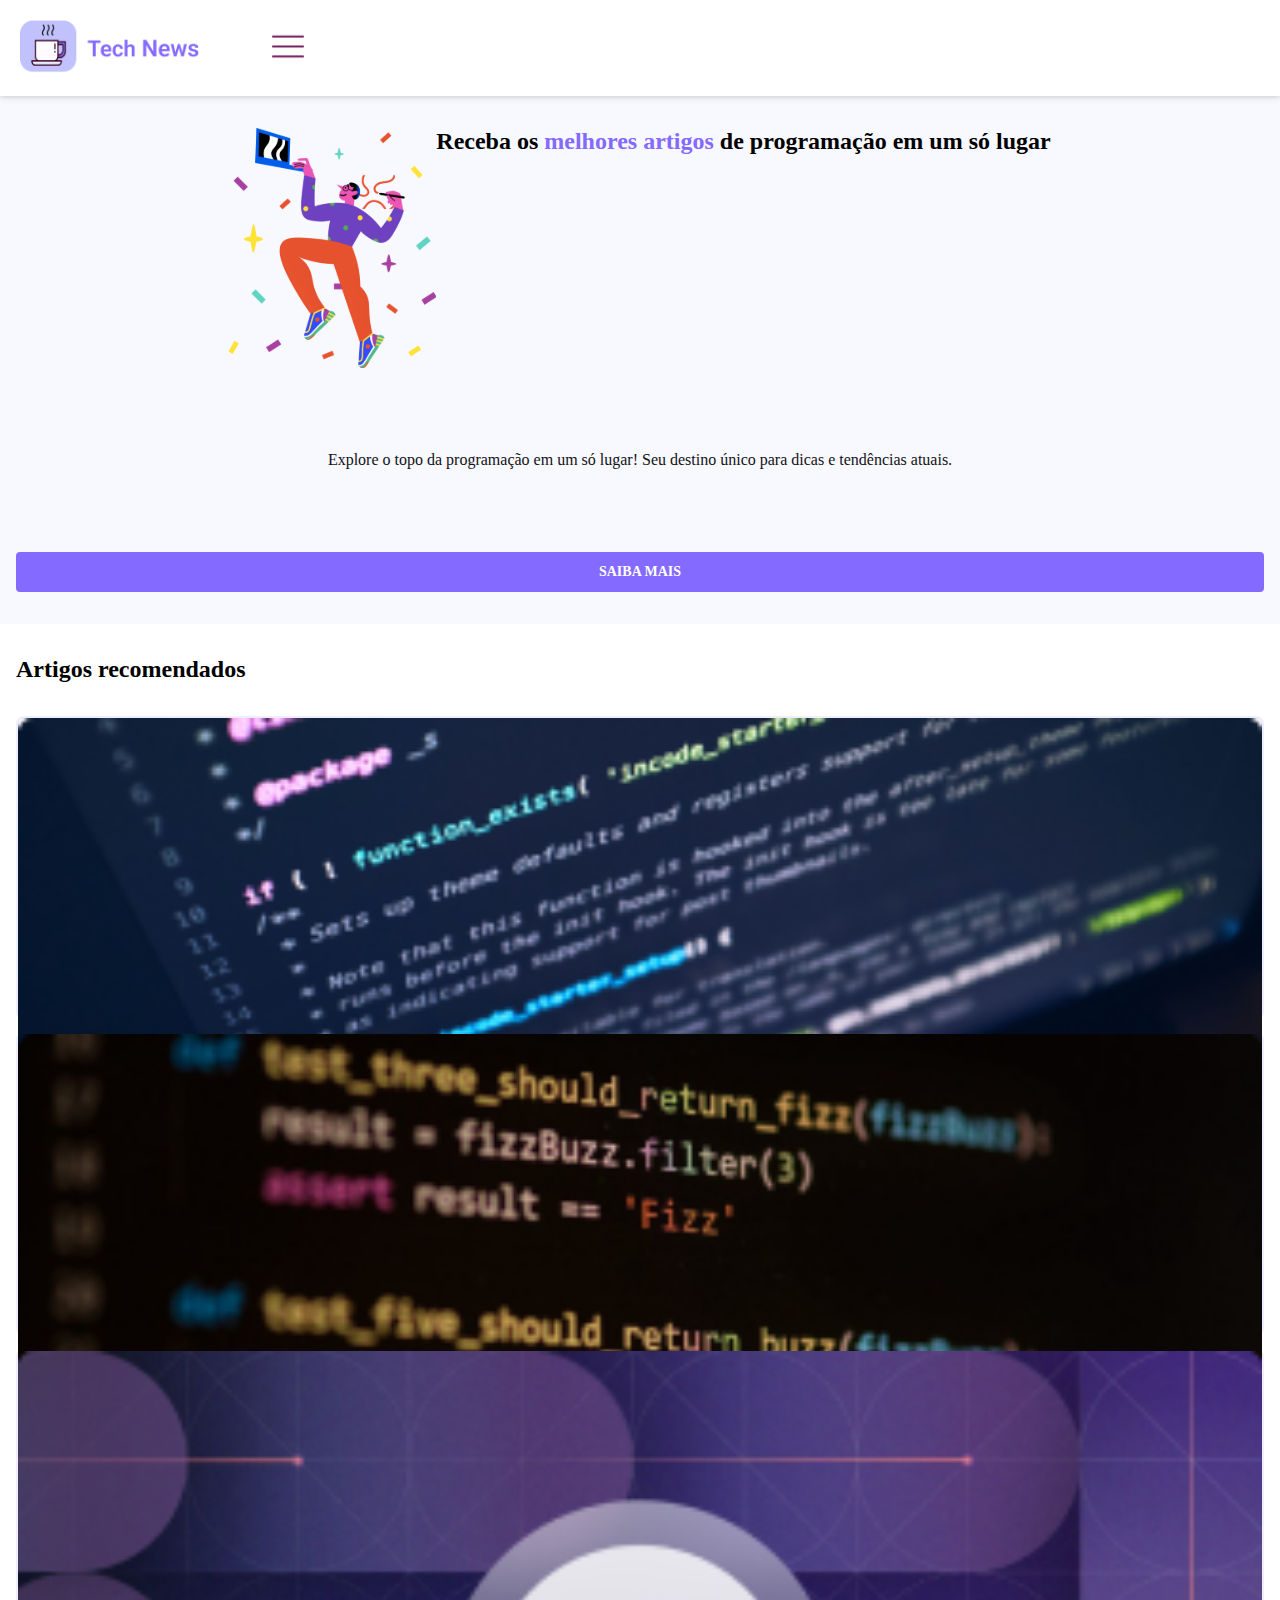
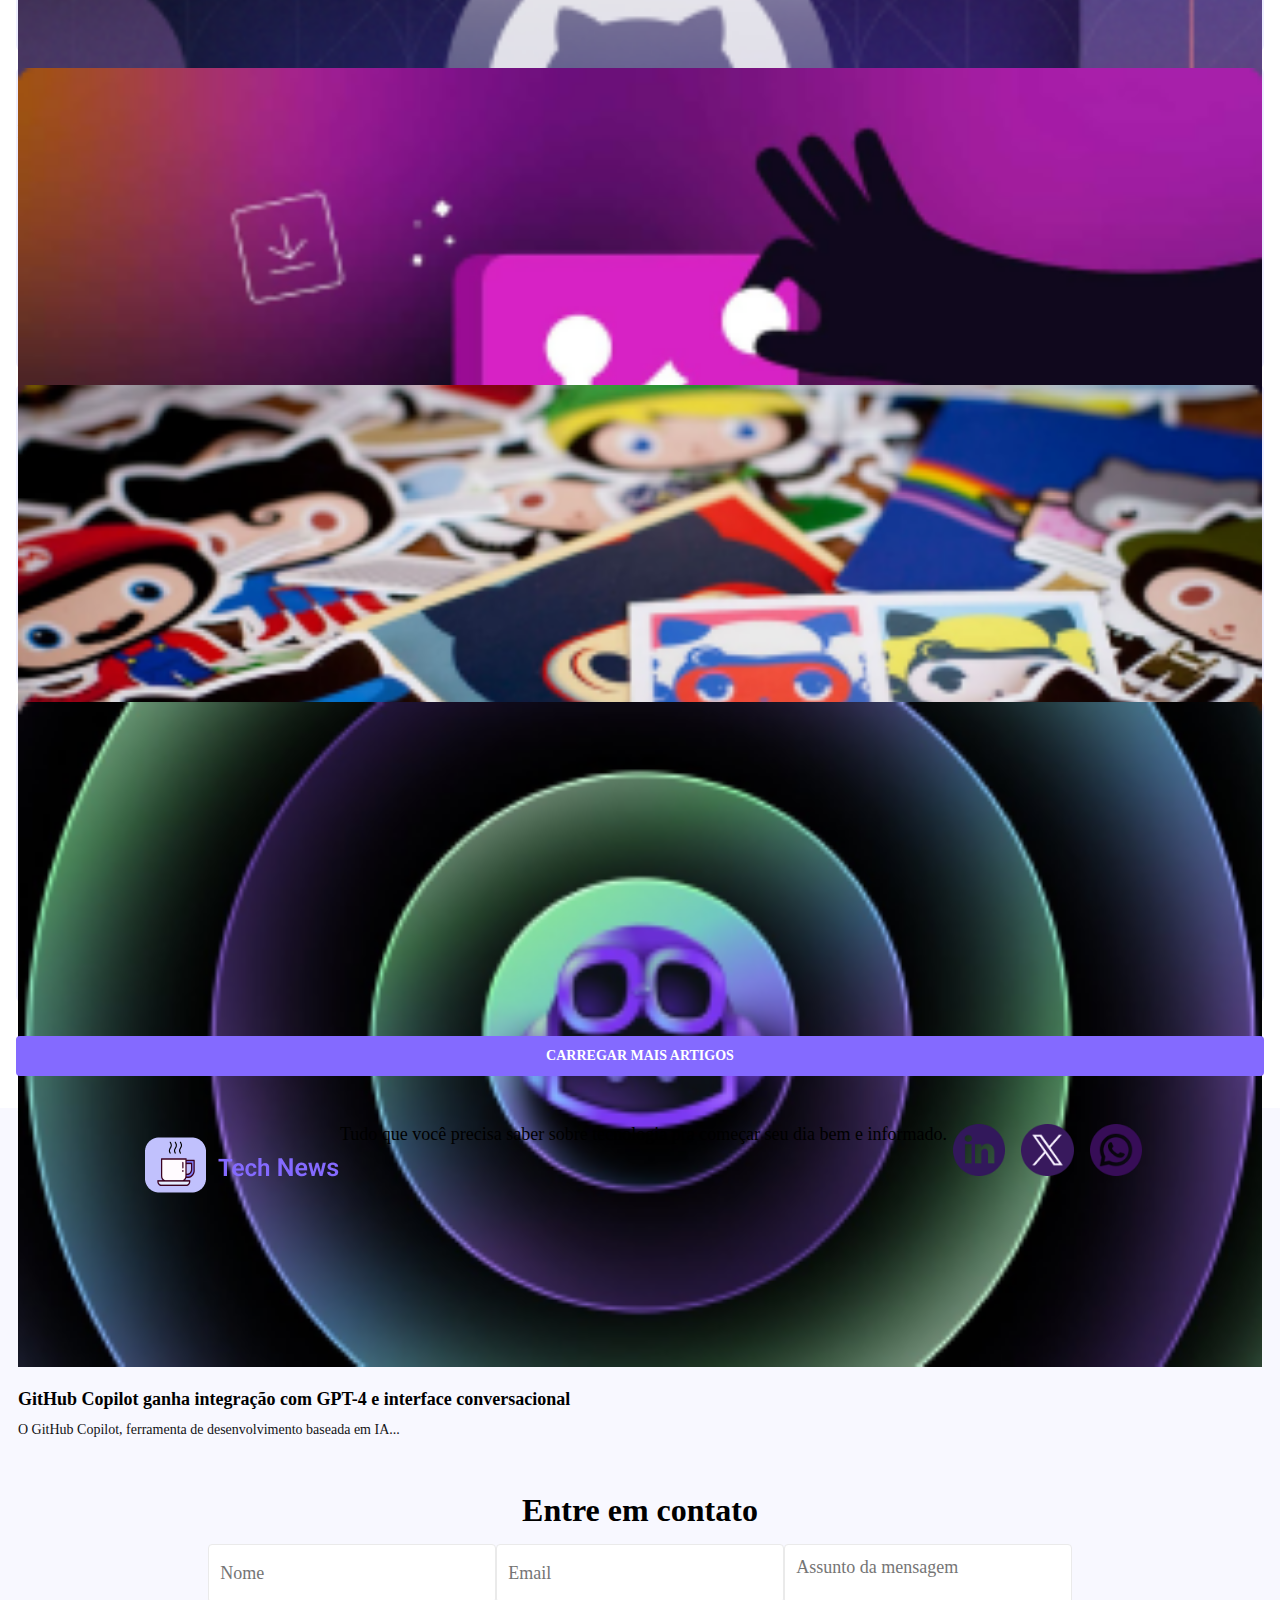
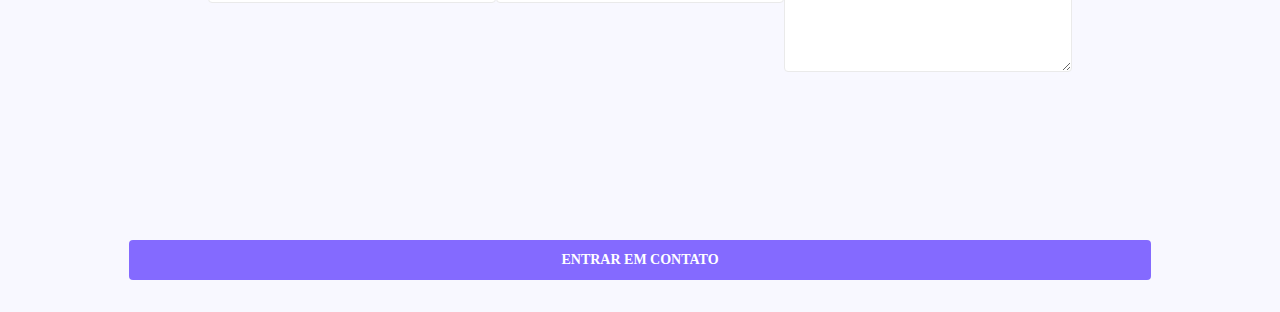
==== index.html @ 8f73de2b ":updating: classes index.html, finalizando mobile first css, criando footer.css" ====
<!DOCTYPE html>
<html lang="pt-br">
<head>
    <meta charset="UTF-8">
    <meta name="viewport" content="width=device-width, initial-scale=1.0">
    <title>Tech Blog</title>

    <link rel="stylesheet" href="./assets/styles/normalize.css">
    
    <link rel="stylesheet" href="./assets/styles/techBlog.css">
    <link rel="stylesheet" href="./assets/styles/header.css">
    <link rel="stylesheet" href="./assets/styles/footer.css">
</head>
<body>
   <header class="header-container">
    <img src="./assets/img/imgs/TechNews-logo (Mobile).png" class="header-logo" alt="logo Tech blog">
    <nav>
        <button type="button"><img src="./assets/img/icons/menu-hamburguer_icon.svg" alt="" class="menuHamburguer-icon"></button>
        <!-- <button type="button"><a href="#">CONTATO</a></button>
        <button type="button"><a href="#">ARTIGOS</a></button>
        <button type="button"><a href="#">INSCREVA-SE</a></button> -->
    </nav>
   </header>

   <section class="hero">
        <img src="./assets/img/imgs/image.svg" alt="">
        <h1 class="hero-titulo">Receba os <span class="destaque--hero-titulo">melhores artigos</span>
            de programação em um só lugar</h1>
        <p class="hero-subtitulo">Explore o topo da programação em um só lugar! Seu destino único para dicas e tendências atuais.</p>
        <button class="btn_callToAction" type="button">SAIBA MAIS</button>
   </section>

   <main class="conteudo_Principal">
        <h2>Artigos recomendados</h2>
        <div class="container_cards">
            <div class="card">
                <img src="./assets/img/imgs/LinguagemProgramacao_card1.png" alt="">
                <div>
                    <h3>O que é linguagem de programação? Conheça as principais</h3>
                    <p>Uma das mais populares vertentes da tecnologia da informação, a área de...</p>
                </div>
            </div>

            <div class="card">
                <img src="./assets/img/imgs/Python_card2.png" alt="">
                <div>
                    <h3>Python: por que a linguagem é tão usada para Data Science e finanças?</h3>
                    <p>O mundo da programação conta com algumas opções de linguagem para...</p>
                </div>
            </div>

            <div class="card">
                <img src="./assets/img/imgs/Github_card3.png" alt="">
                <div>
                    <h3>GitHub tem receita de US$ 1 bilhão e 90 milhões de usuários</h3>
                    <p>O popular serviço de repositório de código GitHub foi adquirido pela...</p>
                </div>
            </div>

            <div class="card">
                <img src="./assets/img/imgs/comandosGit_card4.png" alt="">
                <div>
                    <h3>15 comandos no GIT que os desenvolvedores precisam saber</h3>
                    <p>Dominar os comandos GIT é uma habilidade que se conquista com...</p>
                </div>
            </div>

            <div class="card">
                <img src="./assets/img/imgs/git&github_card5.png" alt="">
                <div>
                    <h3>GIT e GitHub: o que são e quais as diferenças entre eles?</h3>
                    <p>Git e GibHub são dois softwares de controle de versão essenciais para...</p>
                </div>
            </div>

            <div class="card">
                <img src="./assets/img/imgs/copilotGihub_card6.png" alt="">
                <div>
                    <h3>GitHub Copilot ganha integração com GPT-4 e interface conversacional</h3>
                    <p>O GitHub Copilot, ferramenta de desenvolvimento baseada em IA...</p>
                </div>
            </div>
        </div>
        <button class="btn_callToAction" type="button">CARREGAR MAIS ARTIGOS</button>
   </main>

   <footer class="footer-container">
        <section class="sigaNos">
            <img src="./assets/img/imgs/TechNews-logo (Mobile).png" alt="">
            <p>Tudo que você precisa saber sobre tecnologia pra começar seu dia bem e informado.</p>
            <div>
                <a href="https://www.linkedin.com/feed/" target="_blank"><img src="./assets/img/icons/icone-linkedin.png" alt="" class="img_socialMedia" id="linkedin"></a>
                <a href="https://x.com/home" target="_blank"><img src="./assets/img/icons/icone-twitter.png" alt="" class="img_socialMedia" id="whatsapp"></a>
                <a href="https://web.whatsapp.com" target="_blank"><img src="./assets/img/icons/icone-whats.png" alt="" class="img_socialMedia" id="x"></a>
            </div>
        </section>
        <section class="contateNos">
            <h2>Entre em contato</h2>
            <form action="GET" method="get">
                <input class="inpt_contato" id="nome" type="text" placeholder="Nome">
                <input class="inpt_contato" id="email" type="text" placeholder="Email">
                <textarea id="assunto" class="inpt_assunto" placeholder="Assunto da mensagem"></textarea>
                <button class="btn_callToAction" type="submit">ENTRAR EM CONTATO</button>
            </form>
        </section>
   </footer>

   
</body>
</html>
---- assets/styles/techBlog.css ----
.hero {
    background-color: #F8F8FF;
    padding: 2rem 1rem;
    height: 33rem;
    display: flex;
    flex-wrap: wrap;
    justify-content: center;
    align-content: space-between;
}

.hero-titulo, .hero-subtitulo {
    text-align: center;
}

.hero-titulo {
    font-size: 1.5rem;
    font-weight: 600;
}

.destaque--hero-titulo {
    color: #846AFF;
}

.hero-subtitulo {
    font-size: 1rem;
    font-weight: 400;
    color: #121214;
}

/* .btn_callToAction {
    width: 100%;
    height: 2rem;
    border-radius: 4px;
    text-align: center;
    background-color: #846AFF;
    color: #fff;
    font-size: .875rem;
    font-weight: 600;
} */

.conteudo_Principal {
    background-color: #fff;
    padding: 2rem 1rem;
    text-align: start;
}

.conteudo_Principal h2 {
    font-size: 1.5rem;
    font-weight: 600;
}

.container_cards {
    margin: 2rem auto;
}

.card {
    box-sizing: border-box;
    height: 19rem;
    border: 2px solid #EEEEFF;
    border-radius: .5rem;
    
    margin: .8rem auto;
    display: flex;
    gap: .6rem;
    flex-wrap: wrap;

}

.card img {
    width: 100%;
}

.card h3 {
    font-size: 1.125rem;
    font-weight: 600;
    margin: .75rem auto;
}

.card p {
    font-size: .875rem;
    font-weight: 400;
    color: #121214;
}
---- assets/styles/header.css ----
.header-container {
    height: 6rem;
    background-color: #fff;
    display: flex;
    padding: 0.5rem;
    align-items: center;
    gap: 4.5rem;
    box-shadow: 0 0px 7px 0px #00000040;
    position: relative;
    box-sizing: border-box;
}

.header-logo {
    width: 12rem;
}

.menuHamburguer-icon{ 
    width: 2rem;
}

button {
    background-color: #ffffff;
}
---- assets/styles/footer.css ----
.footer-container {
    background-color: #F8F8FF;
    padding: 1rem 1rem;
    width: 100vw;
    height: auto;
}

.sigaNos, .contateNos, form {
    display: flex;
    flex-wrap: wrap;
    justify-content: center;
    align-content: space-between;
}

.sigaNos {
    height: 20rem;
    text-align: center;
    font-size: 1.125rem;
}

.img_socialMedia {
    width: 3.3rem;
}

.sigaNos div a {
    display: inline-block;
    width: 4rem;
}

.contateNos {
    margin-top: 3rem;
}

.contateNos h2 {
    font-size: 2rem;
    font-weight: 600;
}

.contateNos form {
    height: 23rem;  
    padding: 1rem; 
}

section .inpt_assunto {
    height: 8rem;
}

.inpt_contato, .inpt_assunto {
    height: 3.6875rem;
    width: 18rem;
    padding: .7rem;

    font-size: 1.125rem;
    
    border: #EAEAEA solid .0625rem;
    border-radius: .25rem;
}

.inpt_contato:focus, .inpt_assunto:focus {
    border: #646464 solid .0625rem;
    outline: none;
}

.btn_callToAction {
    width: 100%;
    height: 2.5rem;
    border-radius: 4px;
    text-align: center;
    background-color: #846AFF;
    color: #fff;
    font-size: .875rem;
    font-weight: 600;
}
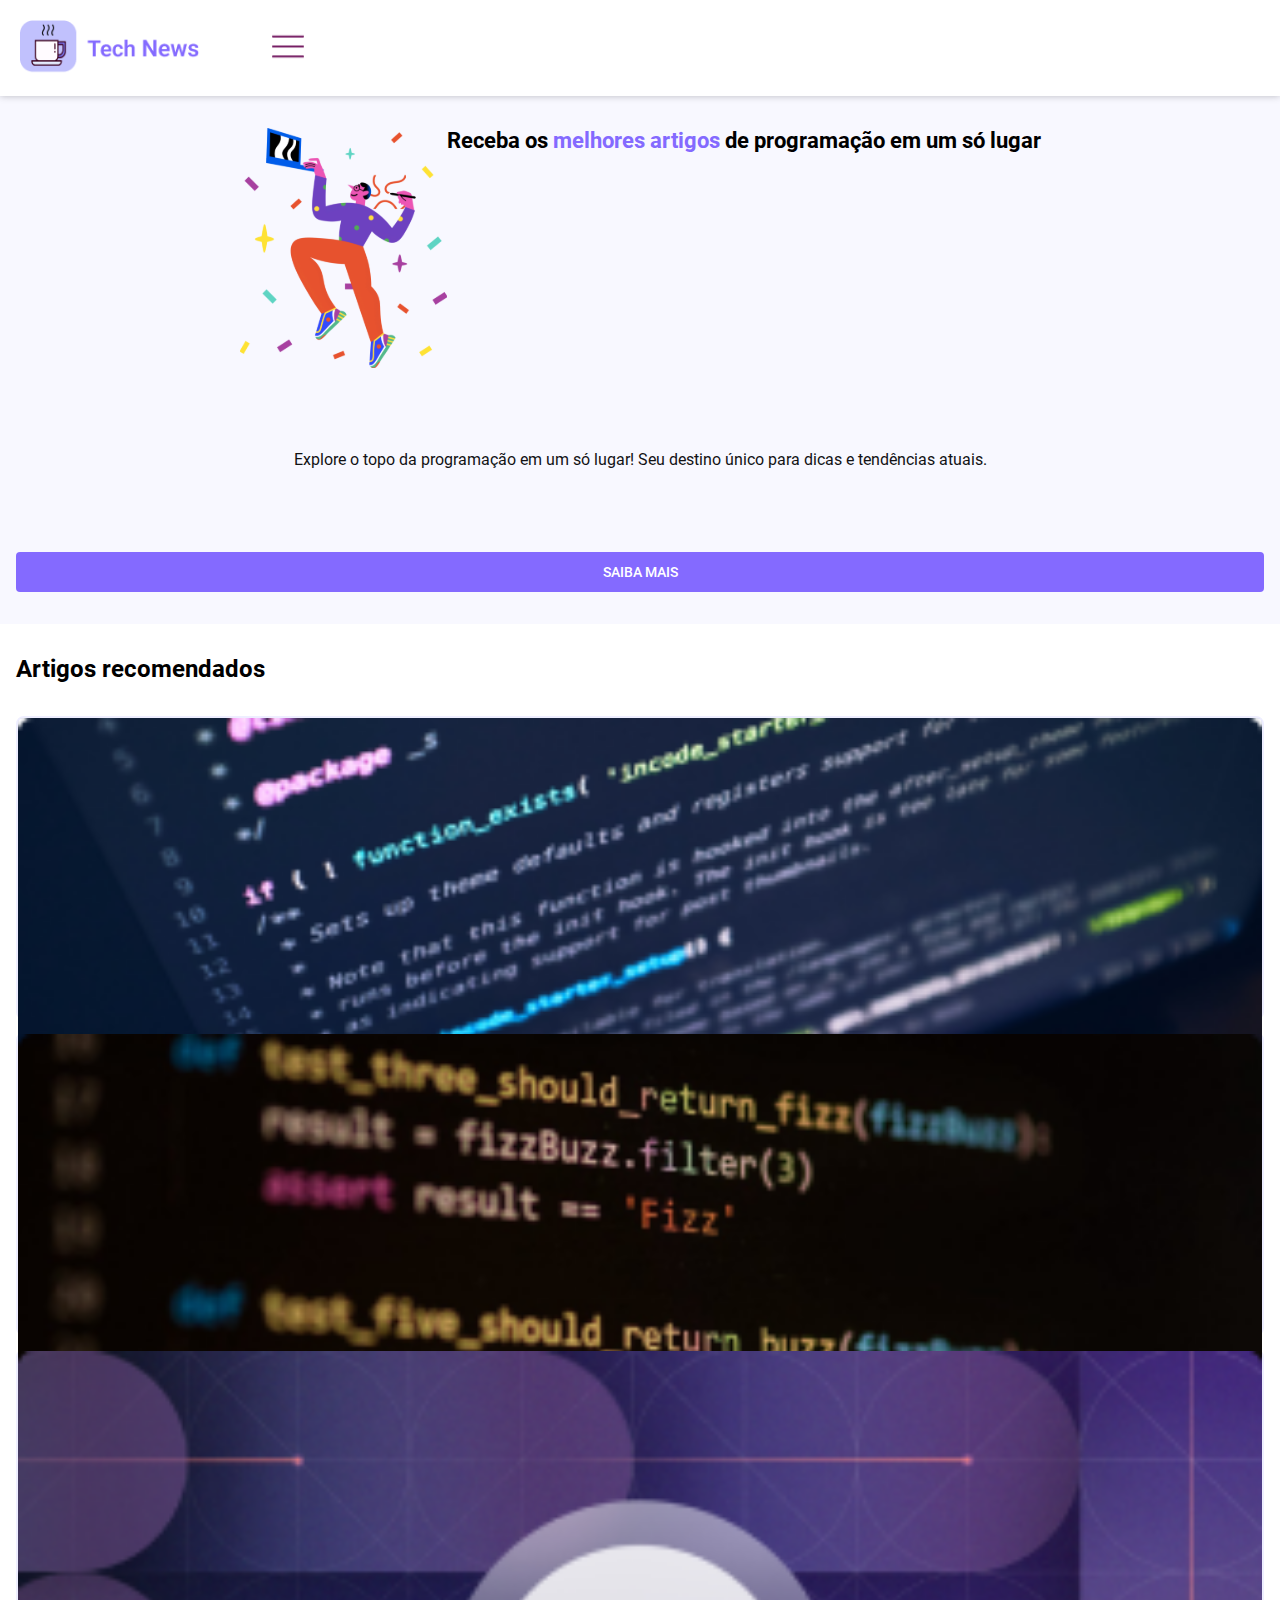
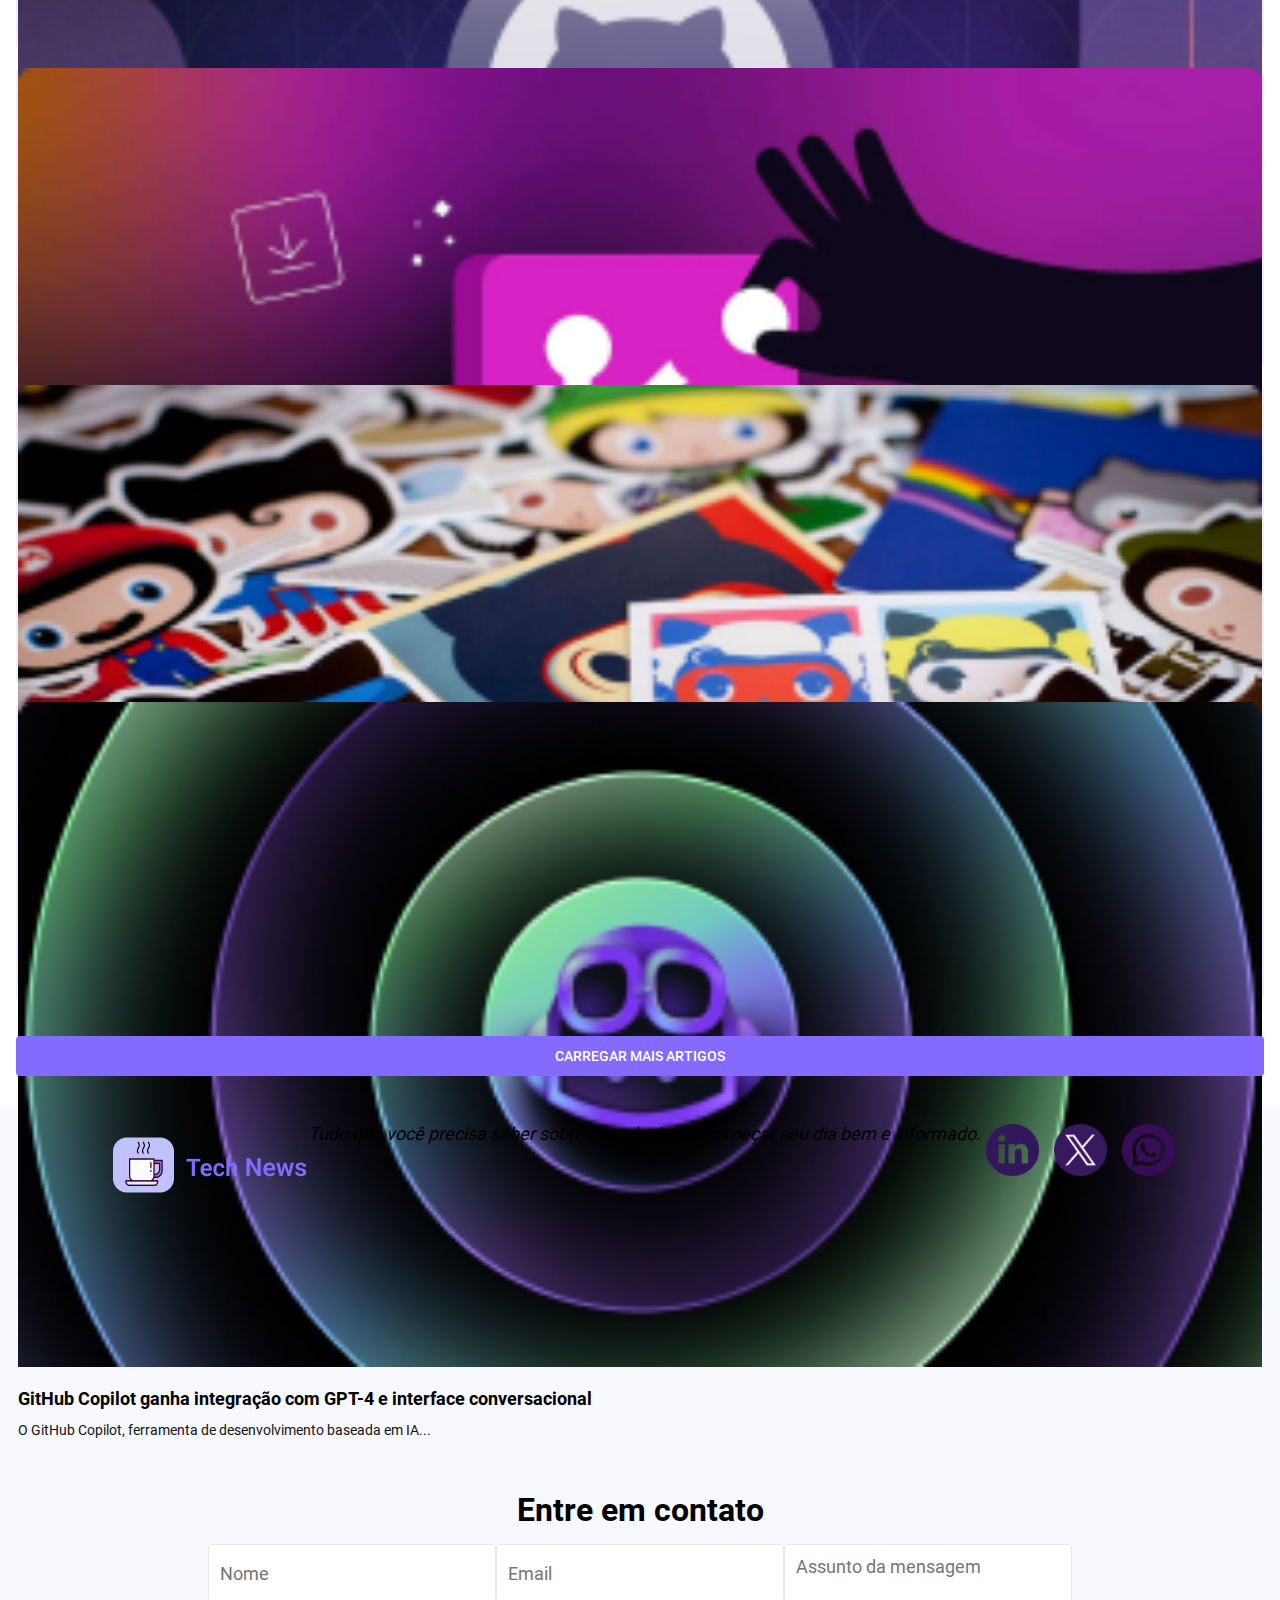
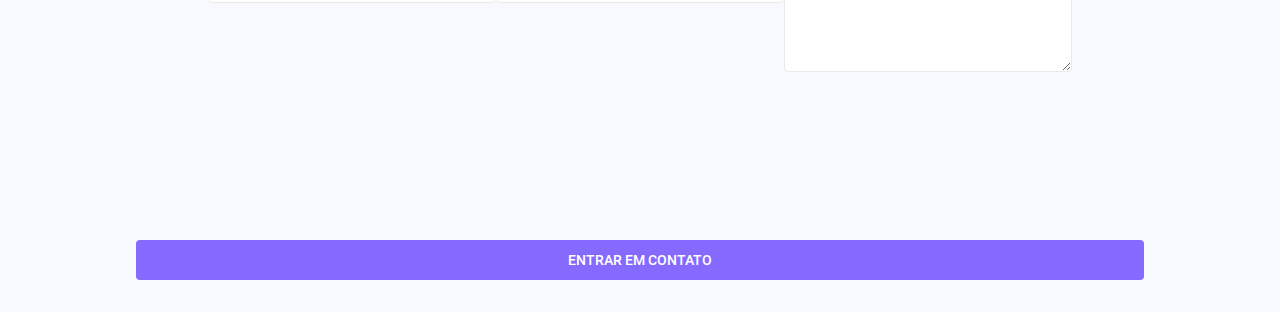
==== commit eae9139b: ":updating: Adicionando fontes Roboto, fazendo importações de fonte" ====
--- a/index.html
+++ b/index.html
@@ -96,7 +96,7 @@
         </section>
         <section class="contateNos">
             <h2>Entre em contato</h2>
-            <form action="GET" method="get">
+            <form action="" method="get">
                 <input class="inpt_contato" id="nome" type="text" placeholder="Nome">
                 <input class="inpt_contato" id="email" type="text" placeholder="Email">
                 <textarea id="assunto" class="inpt_assunto" placeholder="Assunto da mensagem"></textarea>
--- a/assets/styles/techBlog.css
+++ b/assets/styles/techBlog.css
@@ -1,3 +1,5 @@
+@import url('./font-face.css');
+
 .hero {
     background-color: #F8F8FF;
     padding: 2rem 1rem;
@@ -9,11 +11,12 @@
 }
 
 .hero-titulo, .hero-subtitulo {
+    font-family: 'Roboto', sans-serif;
     text-align: center;
 }
 
 .hero-titulo {
-    font-size: 1.5rem;
+    font-size: 1.4rem;
     font-weight: 600;
 }
 
@@ -27,17 +30,6 @@
     color: #121214;
 }
 
-/* .btn_callToAction {
-    width: 100%;
-    height: 2rem;
-    border-radius: 4px;
-    text-align: center;
-    background-color: #846AFF;
-    color: #fff;
-    font-size: .875rem;
-    font-weight: 600;
-} */
-
 .conteudo_Principal {
     background-color: #fff;
     padding: 2rem 1rem;
@@ -45,6 +37,7 @@
 }
 
 .conteudo_Principal h2 {
+    font-family: 'Roboto', sans-serif;
     font-size: 1.5rem;
     font-weight: 600;
 }
@@ -58,12 +51,11 @@
     height: 19rem;
     border: 2px solid #EEEEFF;
     border-radius: .5rem;
-    
+    font-family: 'Roboto', sans-serif;
     margin: .8rem auto;
     display: flex;
     gap: .6rem;
     flex-wrap: wrap;
-
 }
 
 .card img {
--- a/assets/styles/footer.css
+++ b/assets/styles/footer.css
@@ -1,3 +1,5 @@
+@import url('./font-face.css');
+
 .footer-container {
     background-color: #F8F8FF;
     padding: 1rem 1rem;
@@ -14,6 +16,9 @@
 
 .sigaNos {
     height: 20rem;
+    font-family: 'Roboto', sans-serif;
+    font-weight: 400;
+    font-style: italic;
     text-align: center;
     font-size: 1.125rem;
 }
@@ -32,6 +37,7 @@
 }
 
 .contateNos h2 {
+    font-family: 'Roboto', sans-serif;
     font-size: 2rem;
     font-weight: 600;
 }
@@ -49,9 +55,9 @@
     height: 3.6875rem;
     width: 18rem;
     padding: .7rem;
-
+    font-family: 'Roboto', sans-serif;
     font-size: 1.125rem;
-    
+    font-weight: 400;
     border: #EAEAEA solid .0625rem;
     border-radius: .25rem;
 }
@@ -68,6 +74,7 @@
     text-align: center;
     background-color: #846AFF;
     color: #fff;
+    font-family: 'Roboto', sans-serif;
     font-size: .875rem;
-    font-weight: 600;
+    font-weight: 500;
 }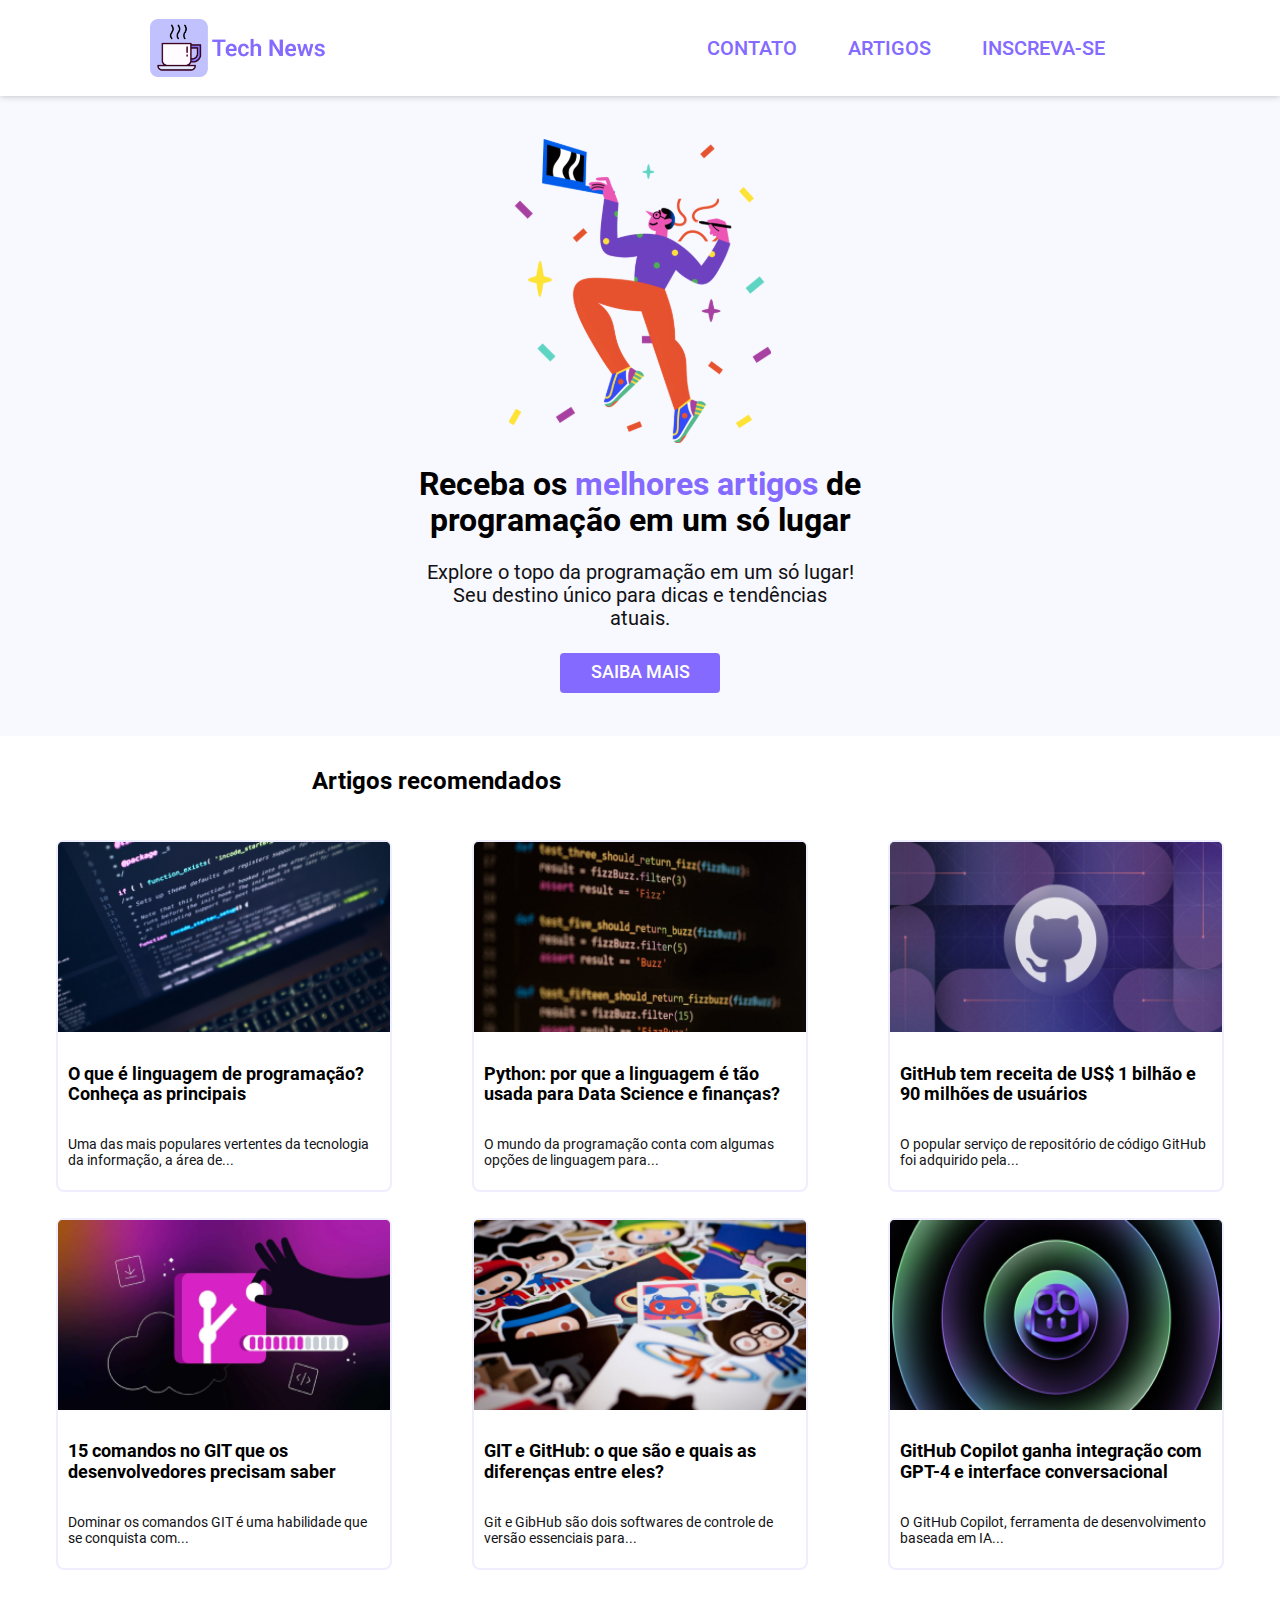
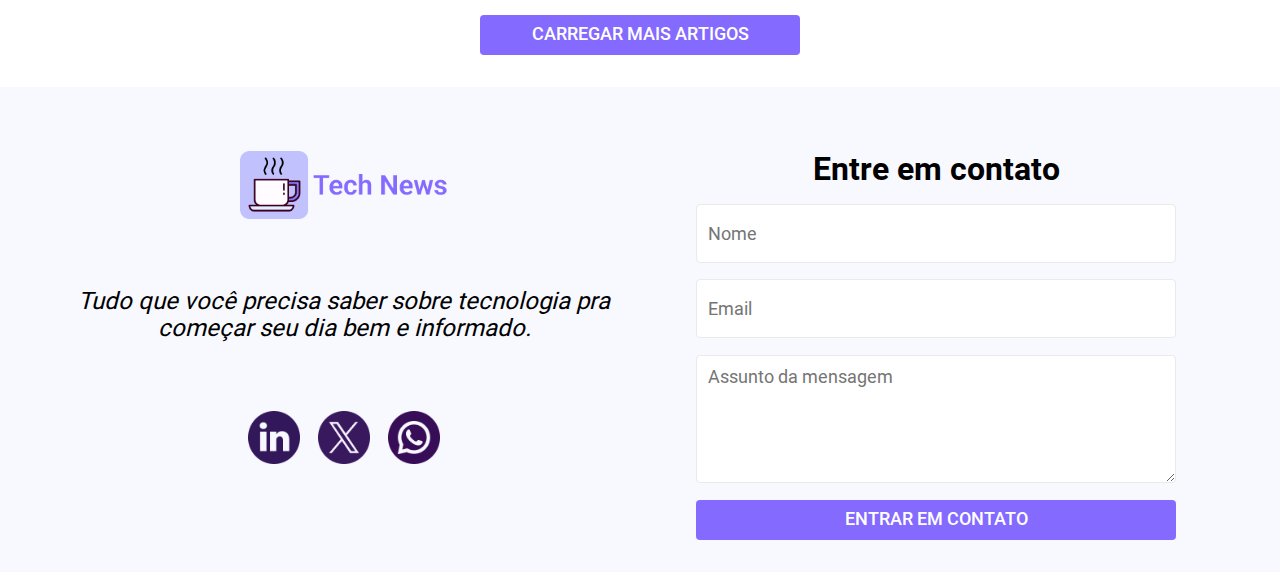
==== commit 6f00390c: ":update: Adicionando responsividade para mobile e tablet" ====
--- a/index.html
+++ b/index.html
@@ -13,21 +13,22 @@
 </head>
 <body>
    <header class="header-container">
-    <img src="./assets/img/imgs/TechNews-logo (Mobile).png" class="header-logo" alt="logo Tech blog">
-    <nav>
-        <button type="button"><img src="./assets/img/icons/menu-hamburguer_icon.svg" alt="" class="menuHamburguer-icon"></button>
-        <!-- <button type="button"><a href="#">CONTATO</a></button>
-        <button type="button"><a href="#">ARTIGOS</a></button>
-        <button type="button"><a href="#">INSCREVA-SE</a></button> -->
-    </nav>
-   </header>
+        <img src="./assets/img/imgs/TechNews-logo (Desktop).png" class="header-logo" alt="logo Tech blog">
+        
+        <nav>
+            <button class="btn_nav-MenuHamburguer" type="button"><img src="./assets/img/icons/menu-hamburguer_icon.svg" alt="" class="menuHamburguer-icon"></button>
+            <button class="btn_nav-Menu" type="button"><a href="#">CONTATO</a></button>
+            <button class="btn_nav-Menu" type="button"><a href="#">ARTIGOS</a></button>
+            <button class="btn_nav-Menu" type="button"><a href="#">INSCREVA-SE</a></button>
+        </nav>
+    </header>
 
    <section class="hero">
         <img src="./assets/img/imgs/image.svg" alt="">
         <h1 class="hero-titulo">Receba os <span class="destaque--hero-titulo">melhores artigos</span>
             de programação em um só lugar</h1>
         <p class="hero-subtitulo">Explore o topo da programação em um só lugar! Seu destino único para dicas e tendências atuais.</p>
-        <button class="btn_callToAction" type="button">SAIBA MAIS</button>
+        <button class="btn_callToAction btn_hero" type="button">SAIBA MAIS</button>
    </section>
 
    <main class="conteudo_Principal">
@@ -81,12 +82,13 @@
                 </div>
             </div>
         </div>
-        <button class="btn_callToAction" type="button">CARREGAR MAIS ARTIGOS</button>
+        <button class="btn_callToAction btn_main" type="button">CARREGAR MAIS ARTIGOS</button>
    </main>
 
    <footer class="footer-container">
         <section class="sigaNos">
-            <img src="./assets/img/imgs/TechNews-logo (Mobile).png" alt="">
+            <img src="./assets/img/imgs/TechNews-logo (Desktop).png" class="footer-logo" alt="logo Tech blog">
+
             <p>Tudo que você precisa saber sobre tecnologia pra começar seu dia bem e informado.</p>
             <div>
                 <a href="https://www.linkedin.com/feed/" target="_blank"><img src="./assets/img/icons/icone-linkedin.png" alt="" class="img_socialMedia" id="linkedin"></a>
@@ -100,7 +102,7 @@
                 <input class="inpt_contato" id="nome" type="text" placeholder="Nome">
                 <input class="inpt_contato" id="email" type="text" placeholder="Email">
                 <textarea id="assunto" class="inpt_assunto" placeholder="Assunto da mensagem"></textarea>
-                <button class="btn_callToAction" type="submit">ENTRAR EM CONTATO</button>
+                <button class="btn_callToAction btn_footer" type="submit">ENTRAR EM CONTATO</button>
             </form>
         </section>
    </footer>
--- a/assets/styles/techBlog.css
+++ b/assets/styles/techBlog.css
@@ -5,9 +5,10 @@
     padding: 2rem 1rem;
     height: 33rem;
     display: flex;
-    flex-wrap: wrap;
-    justify-content: center;
+    justify-content: space-around;
     align-content: space-between;
+    flex-direction: column;
+    align-items: center;
 }
 
 .hero-titulo, .hero-subtitulo {
@@ -17,7 +18,7 @@
 
 .hero-titulo {
     font-size: 1.4rem;
-    font-weight: 600;
+    font-weight: 600; 
 }
 
 .destaque--hero-titulo {
@@ -28,26 +29,35 @@
     font-size: 1rem;
     font-weight: 400;
     color: #121214;
+    max-width: 27rem;
 }
 
 .conteudo_Principal {
     background-color: #fff;
     padding: 2rem 1rem;
     text-align: start;
+    display: flex;
+    flex-direction: column;
+    align-items: center;
 }
 
 .conteudo_Principal h2 {
     font-family: 'Roboto', sans-serif;
     font-size: 1.5rem;
     font-weight: 600;
+    width: 21rem;
+    margin: auto;
 }
 
 .container_cards {
     margin: 2rem auto;
+    display: flex;
+    flex-wrap: wrap;
 }
 
 .card {
     box-sizing: border-box;
+    max-width: 21rem;
     height: 19rem;
     border: 2px solid #EEEEFF;
     border-radius: .5rem;
@@ -60,6 +70,7 @@
 
 .card img {
     width: 100%;
+    max-width: 25rem;
 }
 
 .card h3 {
@@ -72,4 +83,40 @@
     font-size: .875rem;
     font-weight: 400;
     color: #121214;
-}+}
+
+/* Media Queries para Tablets */
+@media screen and (min-width: 768px) { 
+
+    .hero {
+        height: 40rem;
+    }
+
+    .hero img {
+        height: 19rem;
+    }
+
+    .hero-titulo {
+        font-size: 2rem;
+        width: 40rem;
+    }
+
+    .hero-subtitulo {
+        font-size: 1.25rem;
+        max-width: 27rem;
+    }
+
+    .conteudo_Principal h2 {
+        width: 41rem;
+    }
+
+    .card {
+        height: 22rem;
+    }
+    
+    .card h3, .card p {
+        padding: .6rem;
+    }
+
+
+}
--- a/assets/styles/header.css
+++ b/assets/styles/header.css
@@ -11,13 +11,60 @@
 }
 
 .header-logo {
-    width: 12rem;
+    width: 11rem;
 }
 
 .menuHamburguer-icon{ 
     width: 2rem;
 }
 
+.header-container nav {
+    width: 100%;
+    display: flex;
+    justify-content: flex-end;
+}
+
+.btn_nav-Menu {
+    display: none;
+}
+
+.btn_nav-Menu a {
+    color: #846AFF;
+    font-family: 'Roboto', sans-serif;
+    font-weight: 500;
+    font-size: 1.25rem;
+}
+
 button {
     background-color: #ffffff;
+}
+
+/* Media Queries para Tablets */
+@media screen and (min-width: 768px) { 
+
+    .header-container {
+        justify-content: space-around;
+    }
+
+    .header-container nav {
+        width: 28rem;
+        justify-content: space-around;
+    }
+
+    .btn_nav-MenuHamburguer {
+        display: none;
+    }
+
+    .btn_nav-Menu {
+        display: flex;
+    }
+
+}
+
+@media screen and (min-width: 1378px) { 
+    
+    .btn_nav-Menu:hover, .btn_nav-Menu a:hover {
+        color: #594ba1;
+    }
+
 }--- a/assets/styles/footer.css
+++ b/assets/styles/footer.css
@@ -5,9 +5,17 @@
     padding: 1rem 1rem;
     width: 100vw;
     height: auto;
+    display: flex;
+    flex-wrap: wrap;
+    justify-content: center;
+}
+
+.footer-logo {
+    width: 13rem;
 }
 
 .sigaNos, .contateNos, form {
+    max-width: 37rem;
     display: flex;
     flex-wrap: wrap;
     justify-content: center;
@@ -69,6 +77,7 @@
 
 .btn_callToAction {
     width: 100%;
+    max-width: 20rem;
     height: 2.5rem;
     border-radius: 4px;
     text-align: center;
@@ -77,4 +86,33 @@
     font-family: 'Roboto', sans-serif;
     font-size: .875rem;
     font-weight: 500;
+}
+
+/* Media Queries para Tablets */
+@media screen and (min-width: 767px) {
+
+    .btn_hero {
+        font-size: 1.125rem;
+        max-width: 10rem;
+    }
+
+    .btn_main {
+        font-size: 1.125rem;
+        max-width: 20rem;
+    }
+
+    .sigaNos {
+        margin-top: 3rem;
+        font-size: 1.5rem;
+    }
+
+    .inpt_contato, .inpt_assunto {
+        width: 30rem;      
+    }
+
+    .btn_footer {
+        font-size: 1.125rem;
+        max-width: 30rem;
+    }
+
 }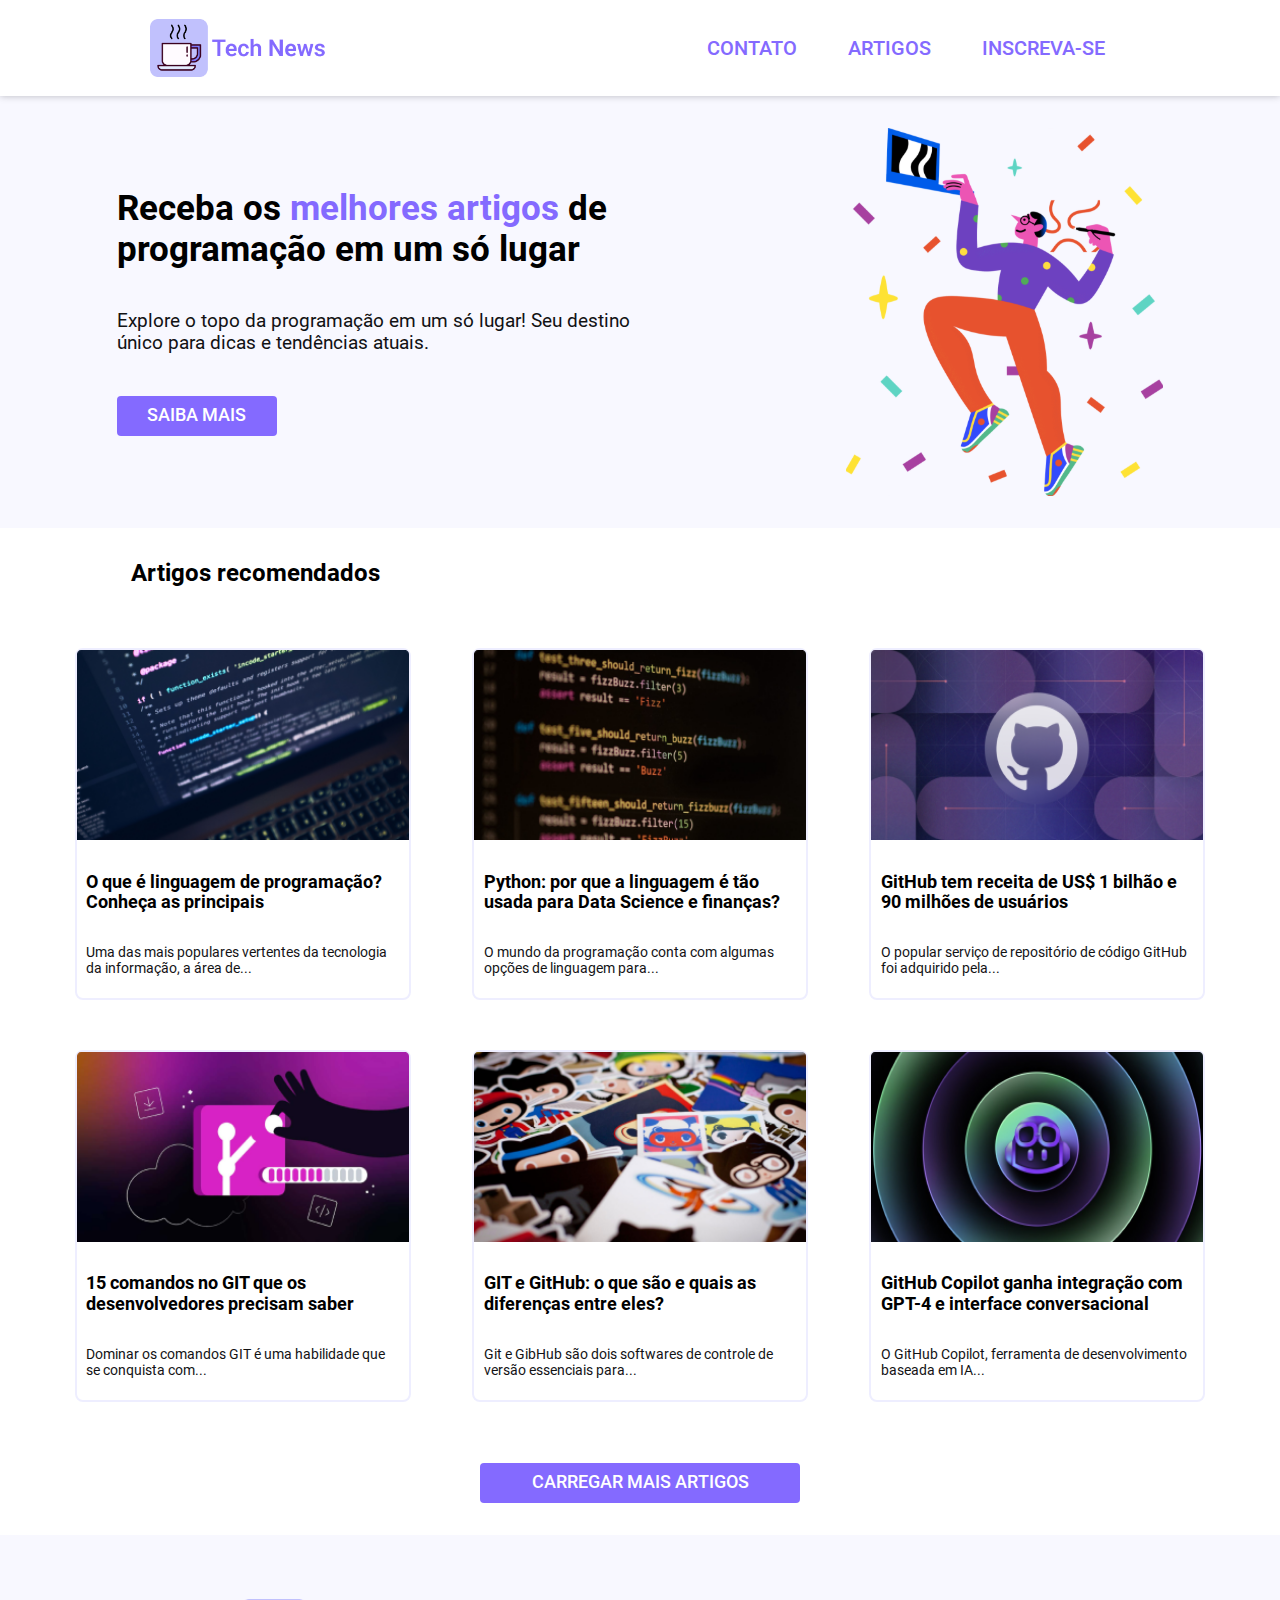
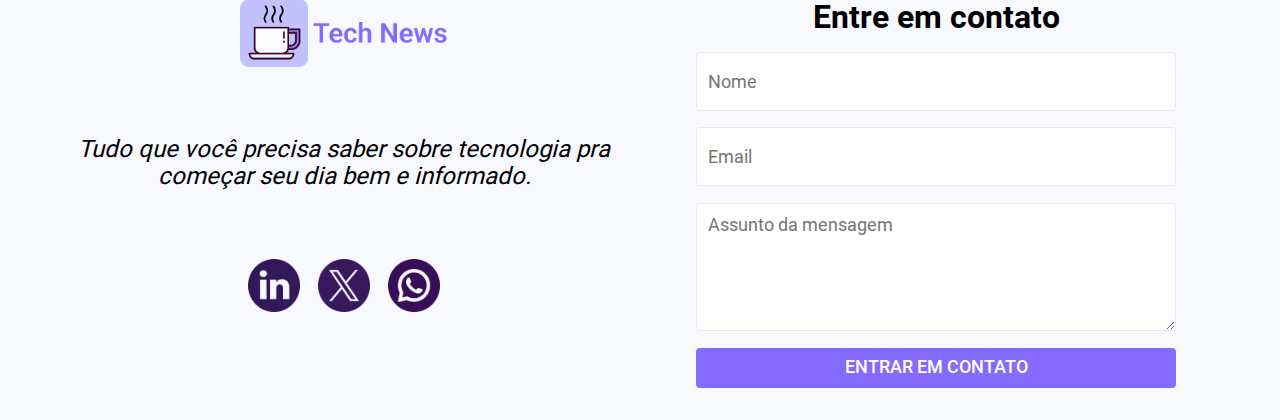
==== commit 9de4d37f: ":update: Adicionando responsividade Desktop para telas +1200" ====
--- a/index.html
+++ b/index.html
@@ -25,10 +25,12 @@
 
    <section class="hero">
         <img src="./assets/img/imgs/image.svg" alt="">
-        <h1 class="hero-titulo">Receba os <span class="destaque--hero-titulo">melhores artigos</span>
-            de programação em um só lugar</h1>
-        <p class="hero-subtitulo">Explore o topo da programação em um só lugar! Seu destino único para dicas e tendências atuais.</p>
-        <button class="btn_callToAction btn_hero" type="button">SAIBA MAIS</button>
+        <div>
+            <h1 class="hero-titulo">Receba os <span class="destaque--hero-titulo">melhores artigos</span>
+                de programação em um só lugar</h1>
+            <p class="hero-subtitulo">Explore o topo da programação em um só lugar! Seu destino único para dicas e tendências atuais.</p>
+            <button class="btn_callToAction btn_hero" type="button">SAIBA MAIS</button>
+        </div>
    </section>
 
    <main class="conteudo_Principal">
--- a/assets/styles/techBlog.css
+++ b/assets/styles/techBlog.css
@@ -3,7 +3,17 @@
 .hero {
     background-color: #F8F8FF;
     padding: 2rem 1rem;
-    height: 33rem;
+    display: flex;
+    flex-direction: column;
+    align-items: center;
+}
+
+.hero img {
+    height: 19rem;
+}
+
+.hero div {
+    height: 15rem;
     display: flex;
     justify-content: space-around;
     align-content: space-between;
@@ -45,8 +55,9 @@
     font-family: 'Roboto', sans-serif;
     font-size: 1.5rem;
     font-weight: 600;
-    width: 21rem;
-    margin: auto;
+    width: 20rem;
+    position: relative;
+    right: 25%;
 }
 
 .container_cards {
@@ -88,26 +99,24 @@
 /* Media Queries para Tablets */
 @media screen and (min-width: 768px) { 
 
-    .hero {
-        height: 40rem;
+    .hero div {
+        height: 18rem;
     }
 
     .hero img {
-        height: 19rem;
+        height: 23rem;
     }
 
     .hero-titulo {
         font-size: 2rem;
-        width: 40rem;
     }
 
     .hero-subtitulo {
         font-size: 1.25rem;
-        max-width: 27rem;
     }
 
-    .conteudo_Principal h2 {
-        width: 41rem;
+    .hero-titulo, .hero-subtitulo {
+        max-width: 44rem;
     }
 
     .card {
@@ -120,3 +129,52 @@
 
 
 }
+
+@media screen and (min-width: 1199px) { 
+    
+    .hero {
+        flex-direction: row-reverse;
+        justify-content: space-around;
+    }
+
+    .hero div {
+        width: 33rem;
+        align-items: flex-start;
+    }
+
+    .hero-titulo, .hero-subtitulo {
+        max-width: 52rem;
+        text-align: left;
+    }
+
+    .hero-titulo {
+        font-size: 2.2rem;
+    }
+
+    .hero-subtitulo {
+        font-size: 1.2rem;
+    }
+
+    .container_cards {
+        display: grid;
+        grid-template-columns: repeat(3, 1fr);
+        gap: 1.5rem;
+        max-width: 75rem;
+        padding: 1rem;
+        width: 100%;
+    }
+
+    .conteudo_Principal h2 {
+        right: 28%;
+    }
+
+    
+}
+
+@media screen and (min-width: 1500px) { 
+
+    .conteudo_Principal h2 {
+        right: 26%;
+    }
+
+}--- a/assets/styles/header.css
+++ b/assets/styles/header.css
@@ -61,7 +61,7 @@
 
 }
 
-@media screen and (min-width: 1378px) { 
+@media screen and (min-width: 1199px) { 
     
     .btn_nav-Menu:hover, .btn_nav-Menu a:hover {
         color: #594ba1;
--- a/assets/styles/footer.css
+++ b/assets/styles/footer.css
@@ -115,4 +115,9 @@
         max-width: 30rem;
     }
 
+}
+
+@media screen and (min-width: 1199px) { 
+    
+    
 }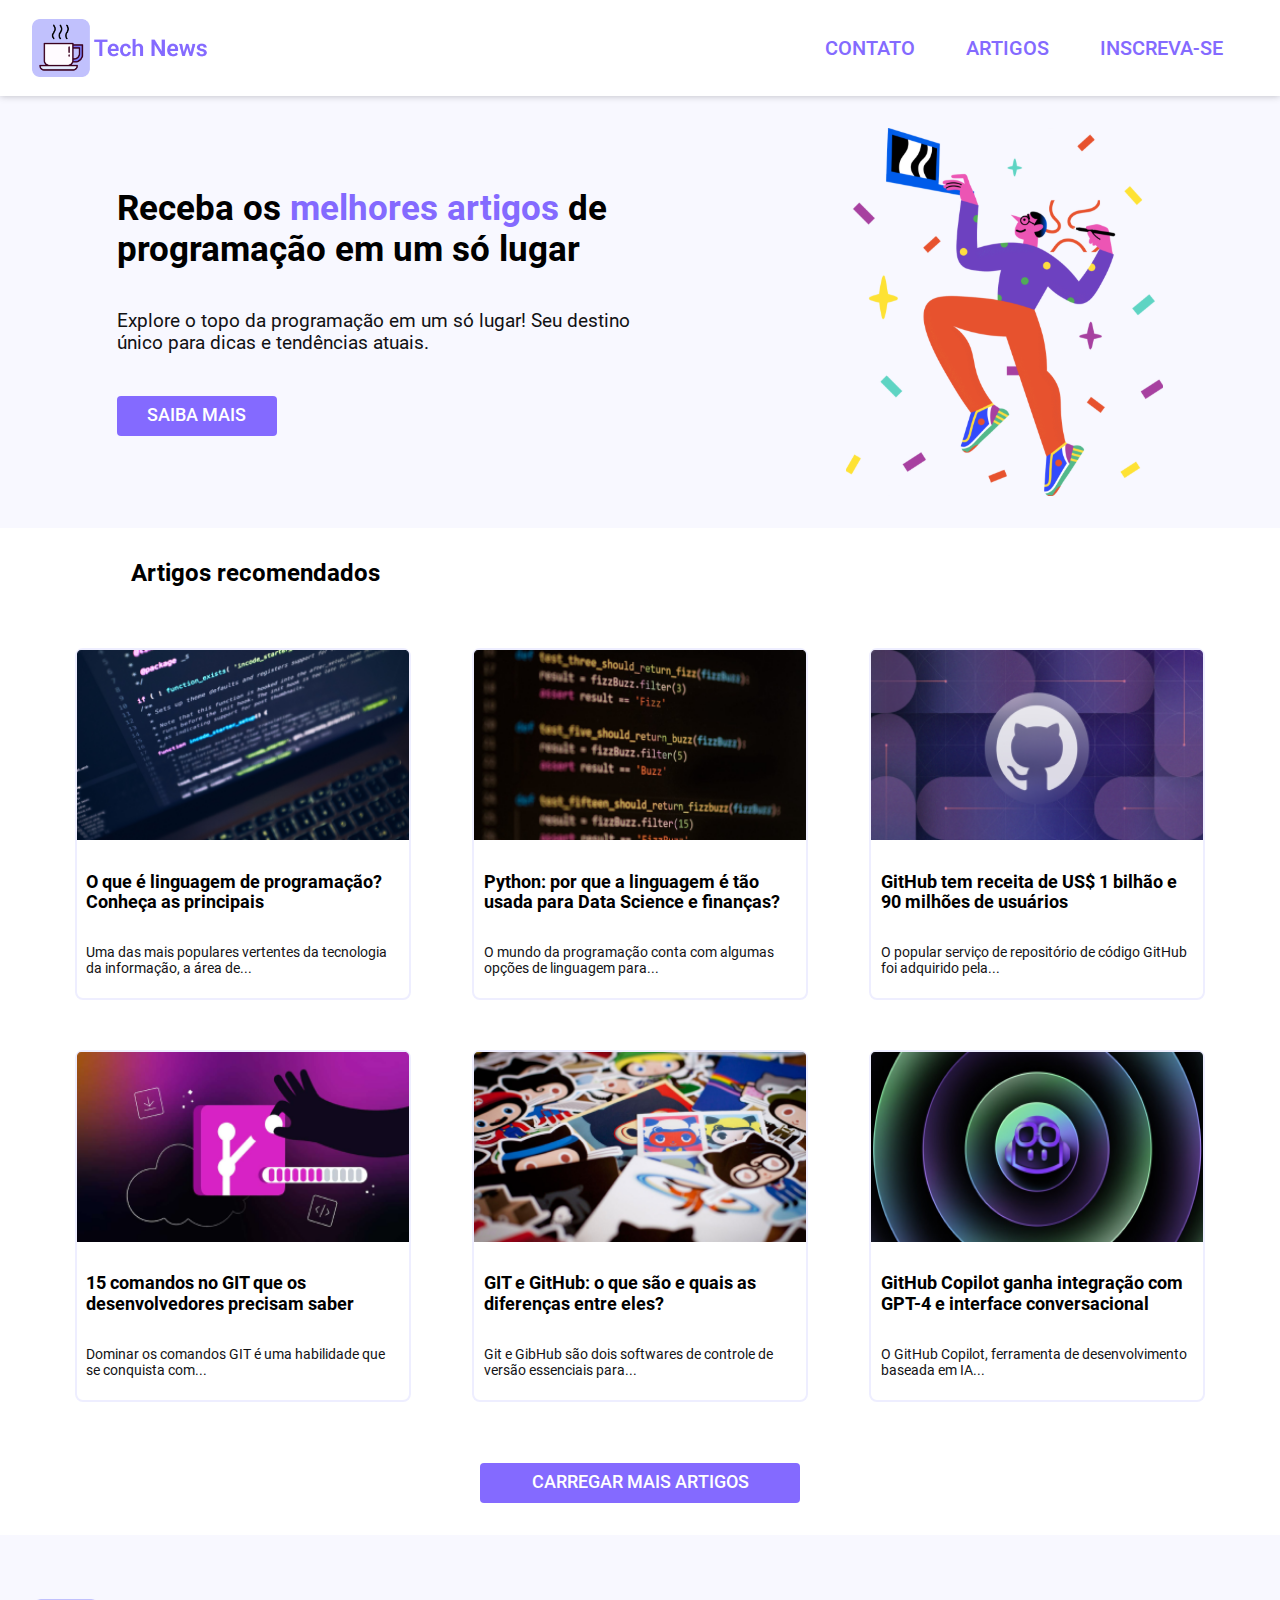
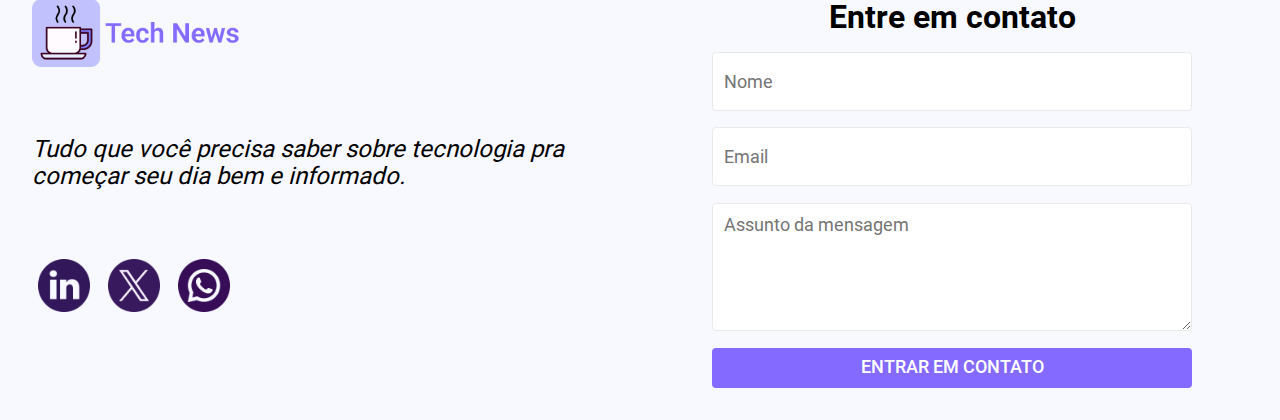
==== commit 01c2a79f: ":upload: Linkando nav com sessões site, alterando scroll página" ====
--- a/index.html
+++ b/index.html
@@ -17,13 +17,13 @@
         
         <nav>
             <button class="btn_nav-MenuHamburguer" type="button"><img src="./assets/img/icons/menu-hamburguer_icon.svg" alt="" class="menuHamburguer-icon"></button>
-            <button class="btn_nav-Menu" type="button"><a href="#">CONTATO</a></button>
-            <button class="btn_nav-Menu" type="button"><a href="#">ARTIGOS</a></button>
-            <button class="btn_nav-Menu" type="button"><a href="#">INSCREVA-SE</a></button>
+            <button class="btn_nav-Menu" type="button"><a href="#informacoes">CONTATO</a></button>
+            <button class="btn_nav-Menu" type="button"><a href="#artigos">ARTIGOS</a></button>
+            <button class="btn_nav-Menu" type="button"><a href="#apresentacao">INSCREVA-SE</a></button>
         </nav>
     </header>
 
-   <section class="hero">
+   <section id="apresentacao" class="hero">
         <img src="./assets/img/imgs/image.svg" alt="">
         <div>
             <h1 class="hero-titulo">Receba os <span class="destaque--hero-titulo">melhores artigos</span>
@@ -33,7 +33,7 @@
         </div>
    </section>
 
-   <main class="conteudo_Principal">
+   <main id="artigos" class="conteudo_Principal">
         <h2>Artigos recomendados</h2>
         <div class="container_cards">
             <div class="card">
@@ -87,7 +87,7 @@
         <button class="btn_callToAction btn_main" type="button">CARREGAR MAIS ARTIGOS</button>
    </main>
 
-   <footer class="footer-container">
+   <footer id="informacoes" class="footer-container">
         <section class="sigaNos">
             <img src="./assets/img/imgs/TechNews-logo (Desktop).png" class="footer-logo" alt="logo Tech blog">
 
--- a/assets/styles/header.css
+++ b/assets/styles/header.css
@@ -63,6 +63,11 @@
 
 @media screen and (min-width: 1199px) { 
     
+    .header-container {
+        justify-content: space-between;
+        padding: 2rem;
+    }
+    
     .btn_nav-Menu:hover, .btn_nav-Menu a:hover {
         color: #594ba1;
     }
--- a/assets/styles/footer.css
+++ b/assets/styles/footer.css
@@ -3,7 +3,6 @@
 .footer-container {
     background-color: #F8F8FF;
     padding: 1rem 1rem;
-    width: 100vw;
     height: auto;
     display: flex;
     flex-wrap: wrap;
@@ -119,5 +118,15 @@
 
 @media screen and (min-width: 1199px) { 
     
+    .sigaNos {
+        justify-content: flex-start;
+    }
+
+    .sigaNos p {
+        text-align: left;
+    }
     
+    .footer-container {
+        justify-content: space-around;
+    }
 }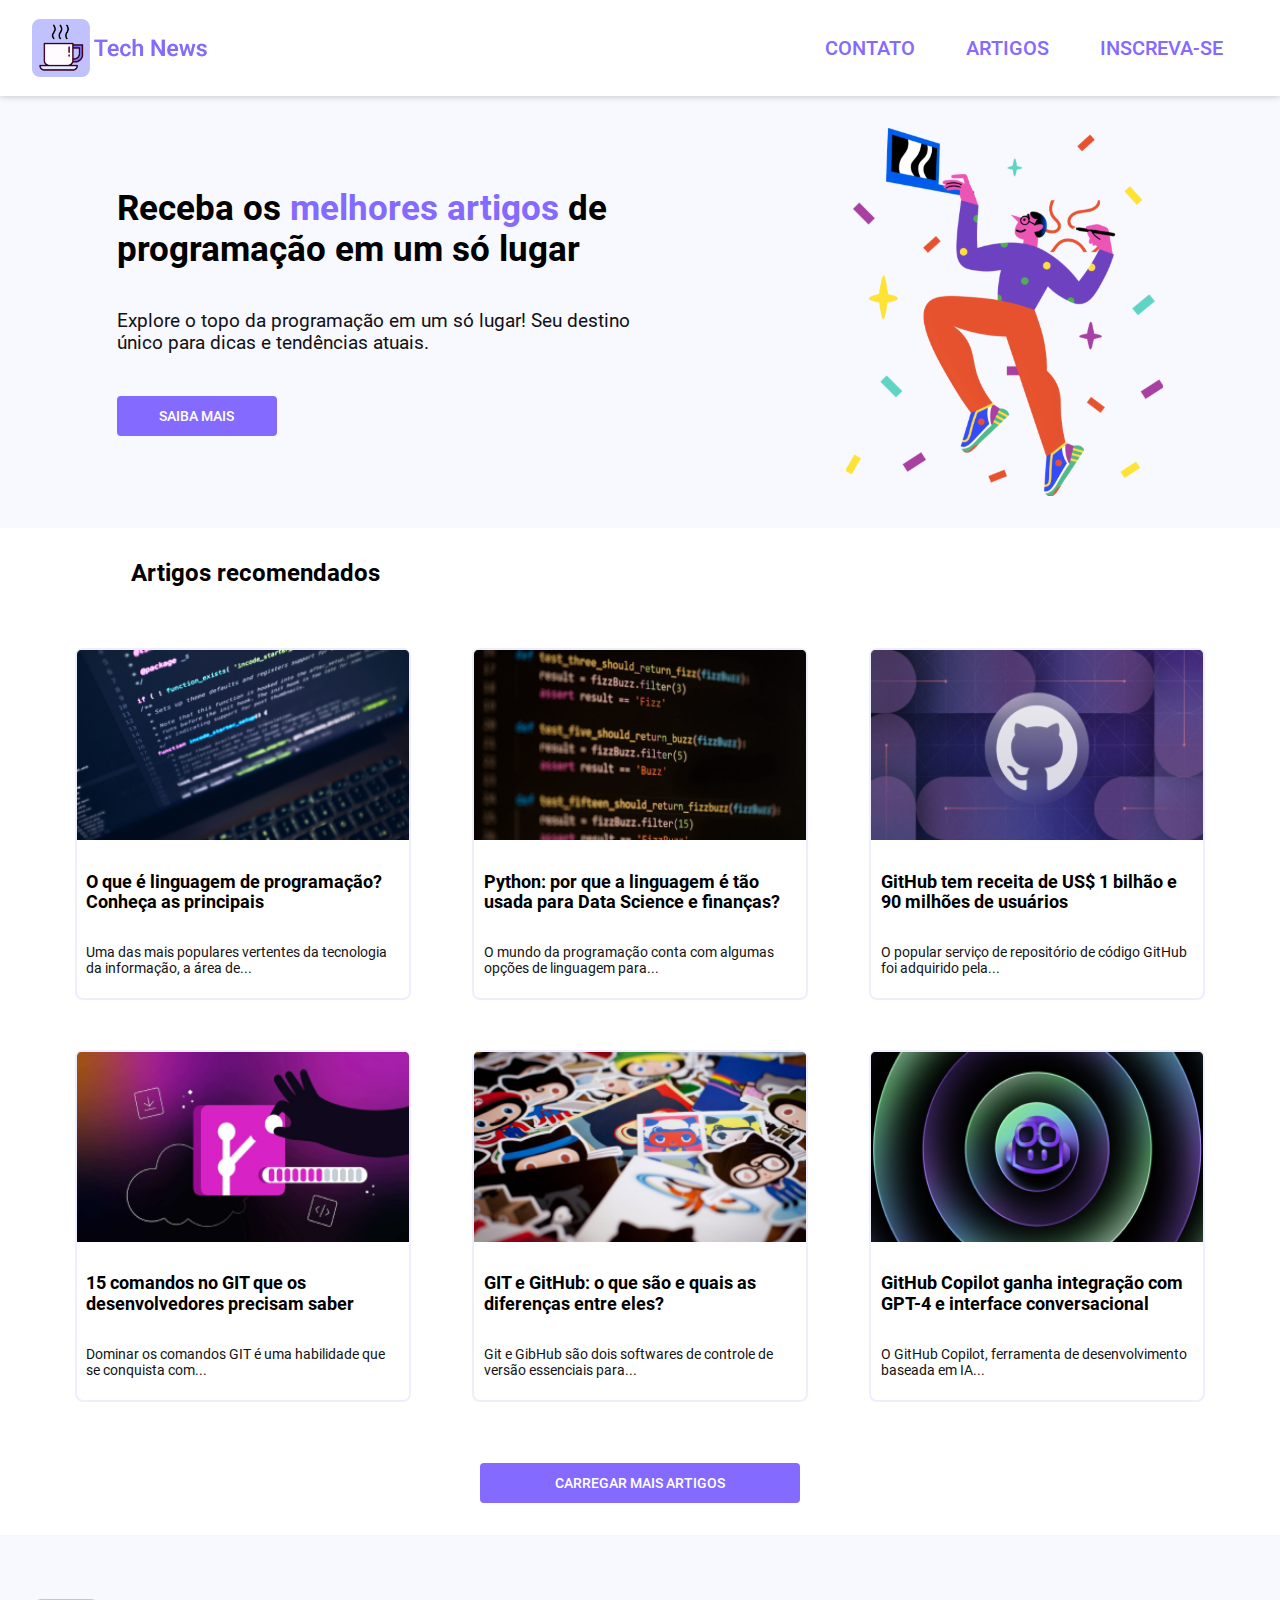
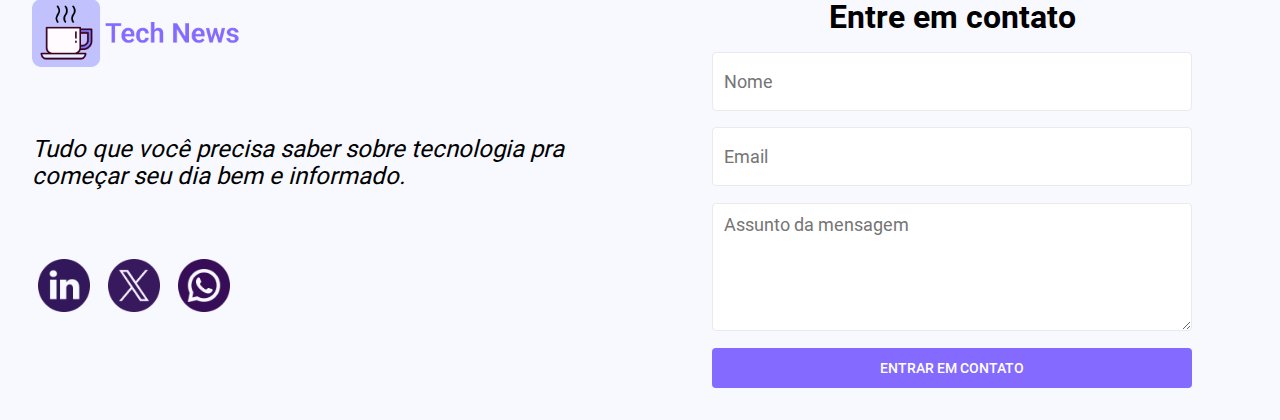
==== commit 7a515300: ":fix: Consertando interação dos botões, linkando navegação entre páginas" ====
--- a/index.html
+++ b/index.html
@@ -29,62 +29,62 @@
             <h1 class="hero-titulo">Receba os <span class="destaque--hero-titulo">melhores artigos</span>
                 de programação em um só lugar</h1>
             <p class="hero-subtitulo">Explore o topo da programação em um só lugar! Seu destino único para dicas e tendências atuais.</p>
-            <button class="btn_callToAction btn_hero" type="button">SAIBA MAIS</button>
+            <button class="btn_callToAction btn_hero" type="button"><a href="./pages/newsletter.html">SAIBA MAIS</a></button>
         </div>
    </section>
 
    <main id="artigos" class="conteudo_Principal">
         <h2>Artigos recomendados</h2>
         <div class="container_cards">
-            <div class="card">
+            <a href="./pages/article.html" class="card">
                 <img src="./assets/img/imgs/LinguagemProgramacao_card1.png" alt="">
                 <div>
                     <h3>O que é linguagem de programação? Conheça as principais</h3>
                     <p>Uma das mais populares vertentes da tecnologia da informação, a área de...</p>
                 </div>
-            </div>
+            </a>
 
-            <div class="card">
+            <a href="./pages/article.html" class="card">
                 <img src="./assets/img/imgs/Python_card2.png" alt="">
                 <div>
                     <h3>Python: por que a linguagem é tão usada para Data Science e finanças?</h3>
                     <p>O mundo da programação conta com algumas opções de linguagem para...</p>
                 </div>
-            </div>
+            </a>
 
-            <div class="card">
+            <a href="./pages/article.html" class="card">
                 <img src="./assets/img/imgs/Github_card3.png" alt="">
                 <div>
                     <h3>GitHub tem receita de US$ 1 bilhão e 90 milhões de usuários</h3>
                     <p>O popular serviço de repositório de código GitHub foi adquirido pela...</p>
                 </div>
-            </div>
+            </a>
 
-            <div class="card">
+            <a href="./pages/article.html" class="card">
                 <img src="./assets/img/imgs/comandosGit_card4.png" alt="">
                 <div>
                     <h3>15 comandos no GIT que os desenvolvedores precisam saber</h3>
                     <p>Dominar os comandos GIT é uma habilidade que se conquista com...</p>
                 </div>
-            </div>
+            </a>
 
-            <div class="card">
+            <a href="./pages/article.html" class="card">
                 <img src="./assets/img/imgs/git&github_card5.png" alt="">
                 <div>
                     <h3>GIT e GitHub: o que são e quais as diferenças entre eles?</h3>
                     <p>Git e GibHub são dois softwares de controle de versão essenciais para...</p>
                 </div>
-            </div>
+            </a>
 
-            <div class="card">
+            <a href="./pages/article.html" class="card">
                 <img src="./assets/img/imgs/copilotGihub_card6.png" alt="">
                 <div>
                     <h3>GitHub Copilot ganha integração com GPT-4 e interface conversacional</h3>
                     <p>O GitHub Copilot, ferramenta de desenvolvimento baseada em IA...</p>
                 </div>
-            </div>
+            </a>
         </div>
-        <button class="btn_callToAction btn_main" type="button">CARREGAR MAIS ARTIGOS</button>
+        <button class="btn_callToAction btn_main" type="button"><a href="#">CARREGAR MAIS ARTIGOS</a></button>
    </main>
 
    <footer id="informacoes" class="footer-container">
@@ -104,7 +104,7 @@
                 <input class="inpt_contato" id="nome" type="text" placeholder="Nome">
                 <input class="inpt_contato" id="email" type="text" placeholder="Email">
                 <textarea id="assunto" class="inpt_assunto" placeholder="Assunto da mensagem"></textarea>
-                <button class="btn_callToAction btn_footer" type="submit">ENTRAR EM CONTATO</button>
+                <button class="btn_callToAction btn_footer" type="submit"><a href="#">ENTRAR EM CONTATO</a></button>
             </form>
         </section>
    </footer>
--- a/assets/styles/techBlog.css
+++ b/assets/styles/techBlog.css
@@ -72,6 +72,7 @@
     height: 19rem;
     border: 2px solid #EEEEFF;
     border-radius: .5rem;
+    color: #000;
     font-family: 'Roboto', sans-serif;
     margin: .8rem auto;
     display: flex;
--- a/assets/styles/footer.css
+++ b/assets/styles/footer.css
@@ -81,6 +81,9 @@
     border-radius: 4px;
     text-align: center;
     background-color: #846AFF;
+}
+
+.btn_callToAction a {
     color: #fff;
     font-family: 'Roboto', sans-serif;
     font-size: .875rem;
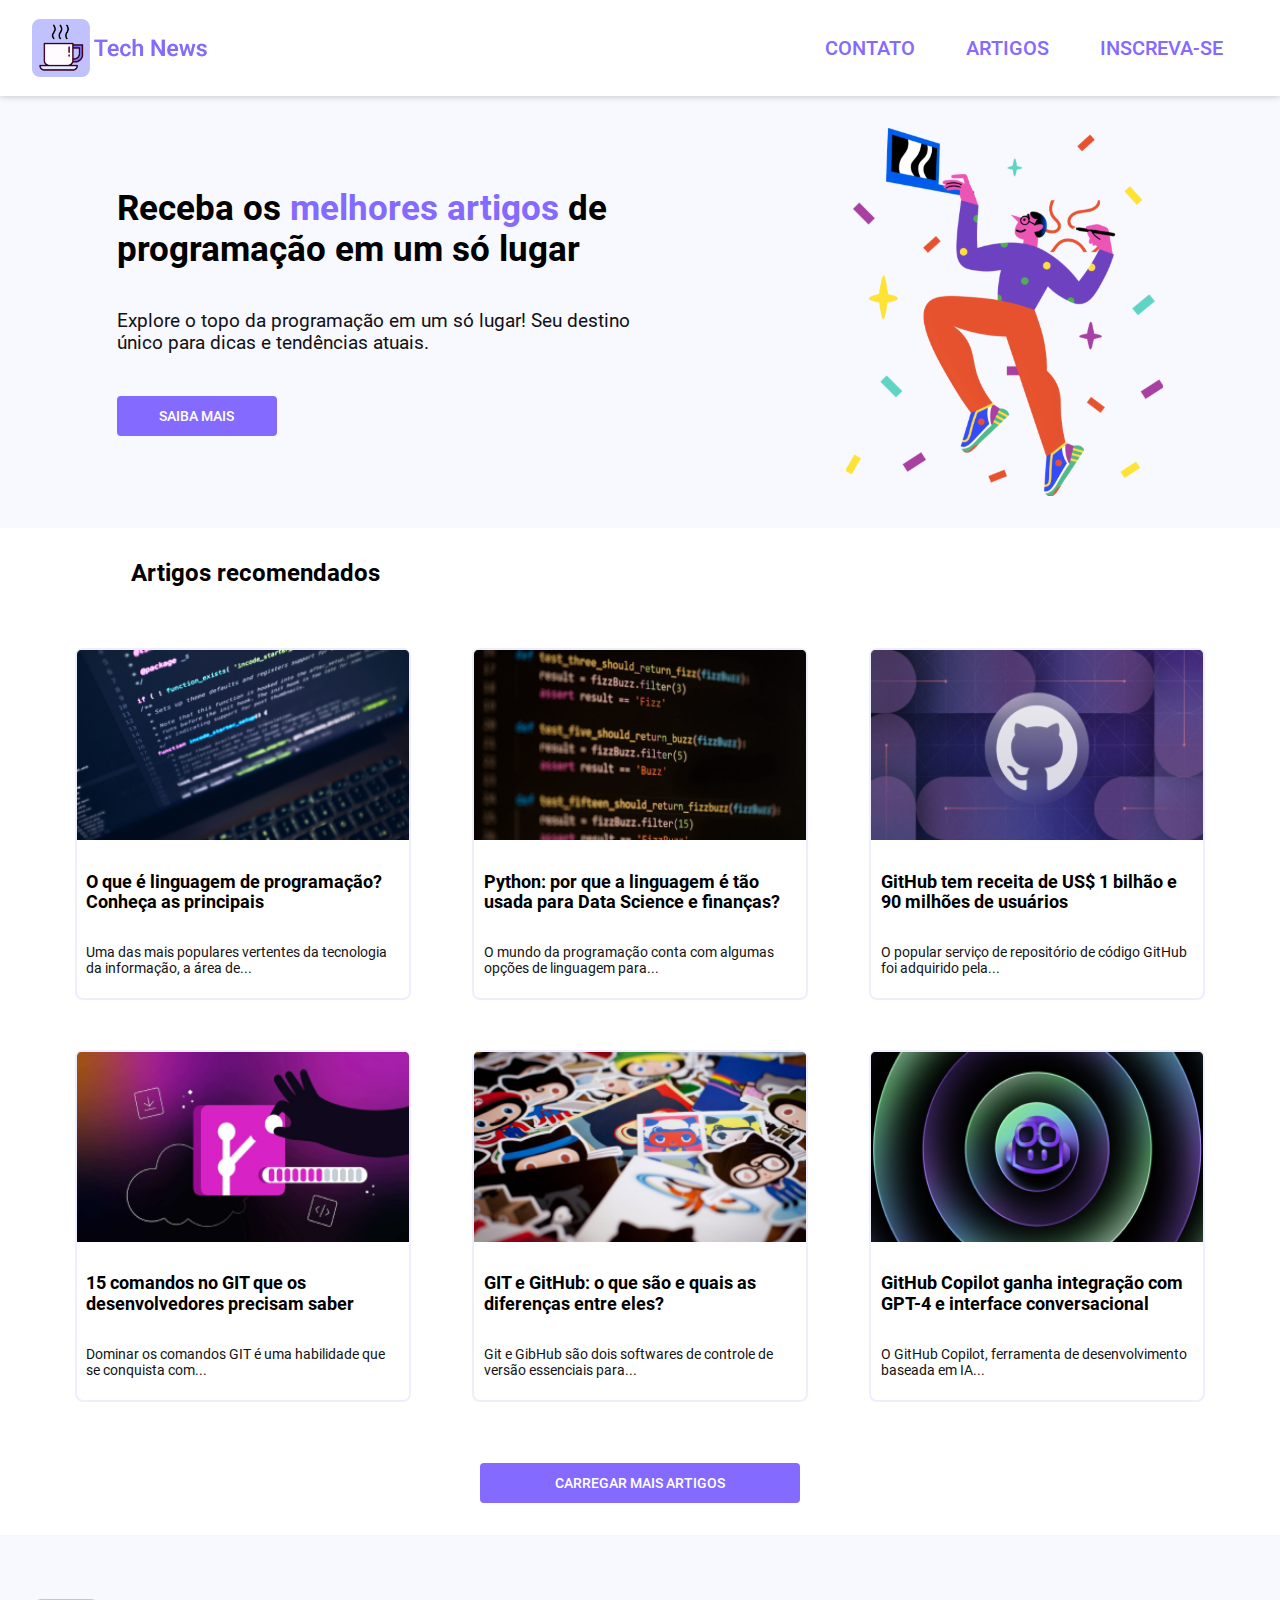
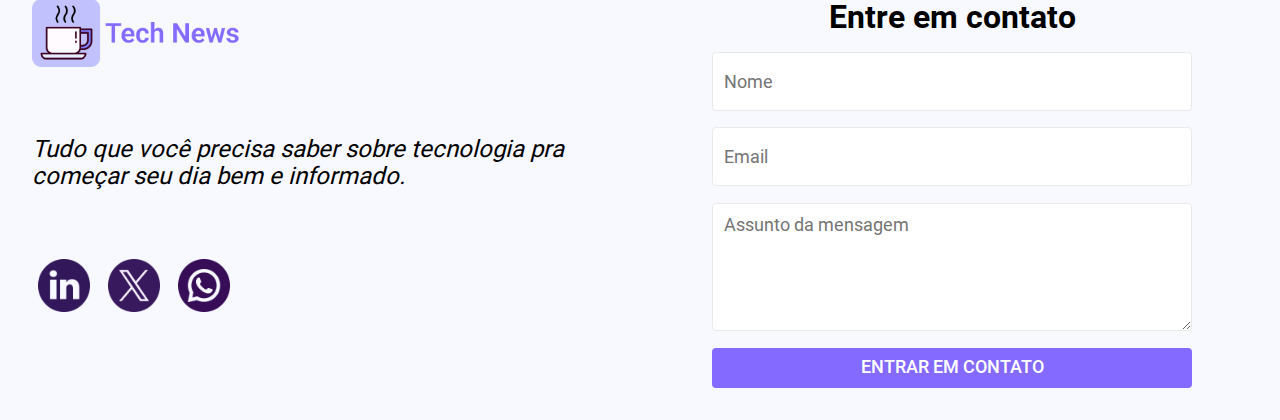
==== commit 8c8be4b1: ":fix: Campo formulário envia dados e campos obrigatórios" ====
--- a/index.html
+++ b/index.html
@@ -101,10 +101,10 @@
         <section class="contateNos">
             <h2>Entre em contato</h2>
             <form action="" method="get">
-                <input class="inpt_contato" id="nome" type="text" placeholder="Nome">
-                <input class="inpt_contato" id="email" type="text" placeholder="Email">
-                <textarea id="assunto" class="inpt_assunto" placeholder="Assunto da mensagem"></textarea>
-                <button class="btn_callToAction btn_footer" type="submit"><a href="#">ENTRAR EM CONTATO</a></button>
+                <input required class="inpt_contato" id="nome" type="text" placeholder="Nome">
+                <input required class="inpt_contato" id="email" type="email" placeholder="Email">
+                <textarea required id="assunto" class="inpt_assunto" placeholder="Assunto da mensagem"></textarea>
+                <button class="btn_callToAction btn_footer" type="submit">ENTRAR EM CONTATO</button>
             </form>
         </section>
    </footer>
--- a/assets/styles/techBlog.css
+++ b/assets/styles/techBlog.css
@@ -57,7 +57,7 @@
     font-weight: 600;
     width: 20rem;
     position: relative;
-    right: 25%;
+    right: 2%;
 }
 
 .container_cards {
@@ -120,6 +120,10 @@
         max-width: 44rem;
     }
 
+    .conteudo_Principal h2 {
+        right: 25%;
+    }
+
     .card {
         height: 22rem;
     }
--- a/assets/styles/footer.css
+++ b/assets/styles/footer.css
@@ -83,7 +83,7 @@
     background-color: #846AFF;
 }
 
-.btn_callToAction a {
+.btn_callToAction a, .btn_callToAction {
     color: #fff;
     font-family: 'Roboto', sans-serif;
     font-size: .875rem;
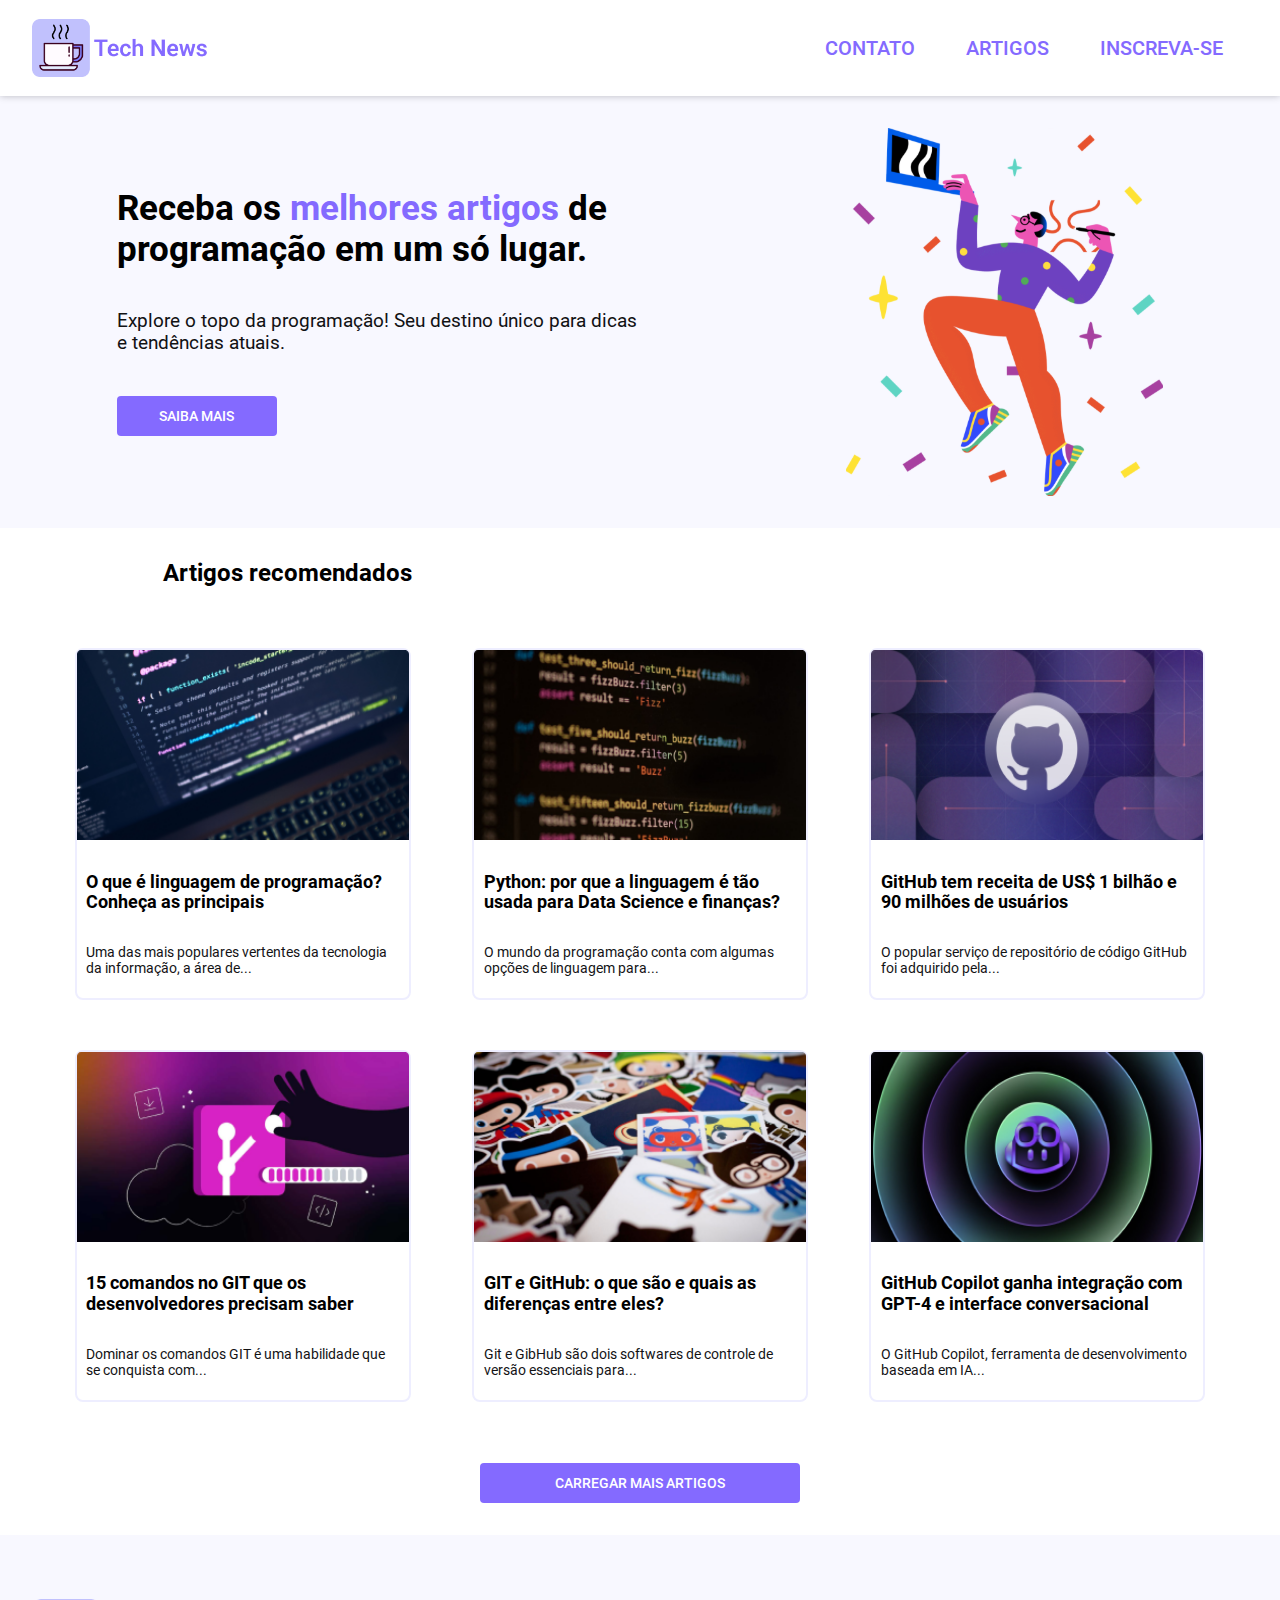
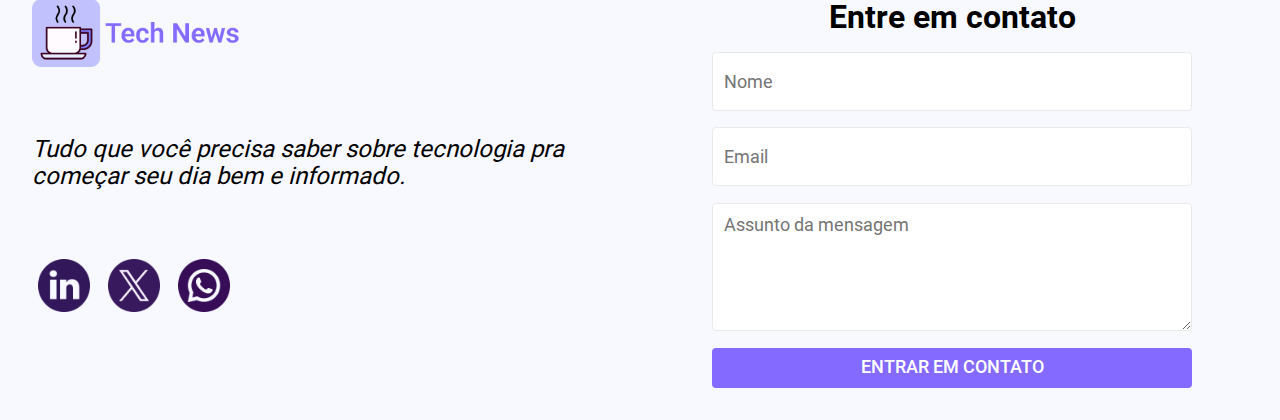
==== commit bfcc4b93: ":fix: Corrijindo responsividade newsletter, ajustes de margin index e article, ajustando dimensões i" ====
--- a/index.html
+++ b/index.html
@@ -27,8 +27,8 @@
         <img src="./assets/img/imgs/image.svg" alt="">
         <div>
             <h1 class="hero-titulo">Receba os <span class="destaque--hero-titulo">melhores artigos</span>
-                de programação em um só lugar</h1>
-            <p class="hero-subtitulo">Explore o topo da programação em um só lugar! Seu destino único para dicas e tendências atuais.</p>
+                de programação em um só lugar.</h1>
+            <p class="hero-subtitulo">Explore o topo da programação! Seu destino único para dicas e tendências atuais.</p>
             <button class="btn_callToAction btn_hero" type="button"><a href="./pages/newsletter.html">SAIBA MAIS</a></button>
         </div>
    </section>
--- a/assets/styles/techBlog.css
+++ b/assets/styles/techBlog.css
@@ -55,9 +55,9 @@
     font-family: 'Roboto', sans-serif;
     font-size: 1.5rem;
     font-weight: 600;
-    width: 20rem;
+    width: 16rem;
     position: relative;
-    right: 2%;
+    right: 4vw;
 }
 
 .container_cards {
